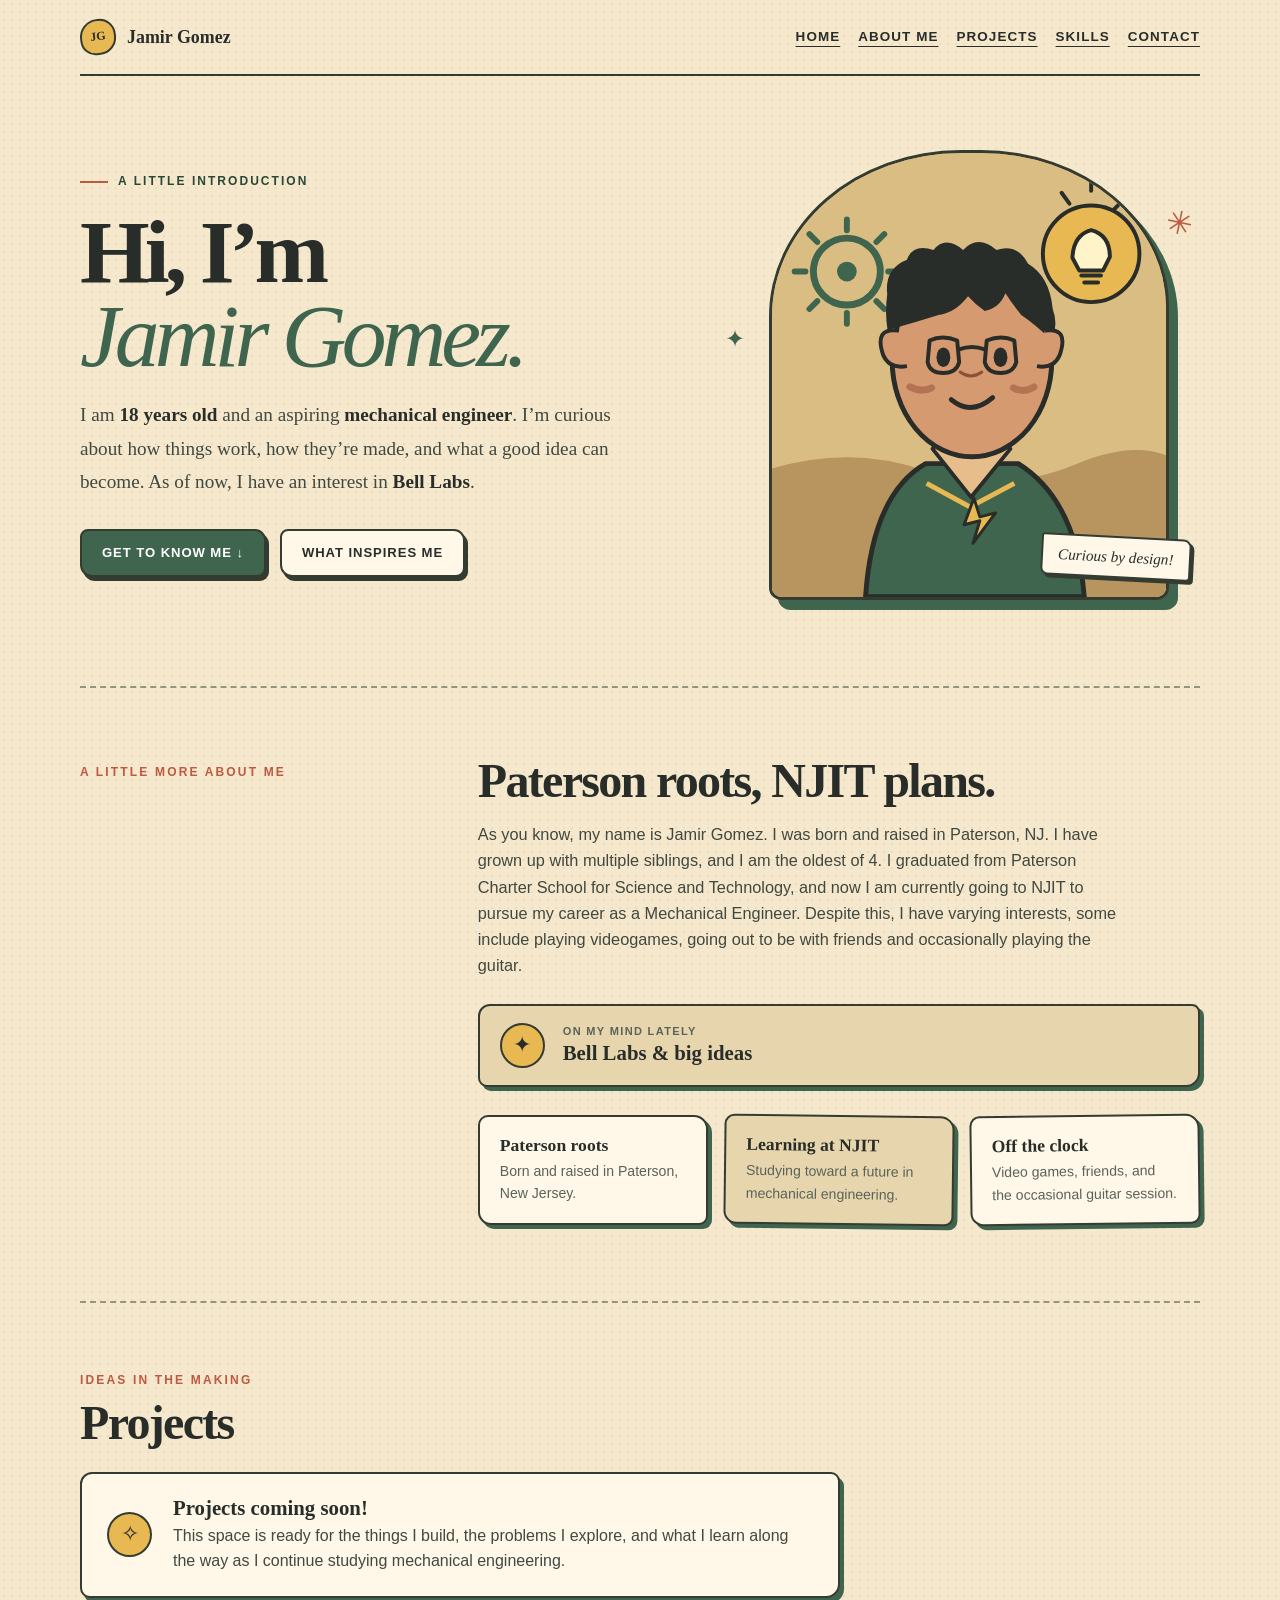
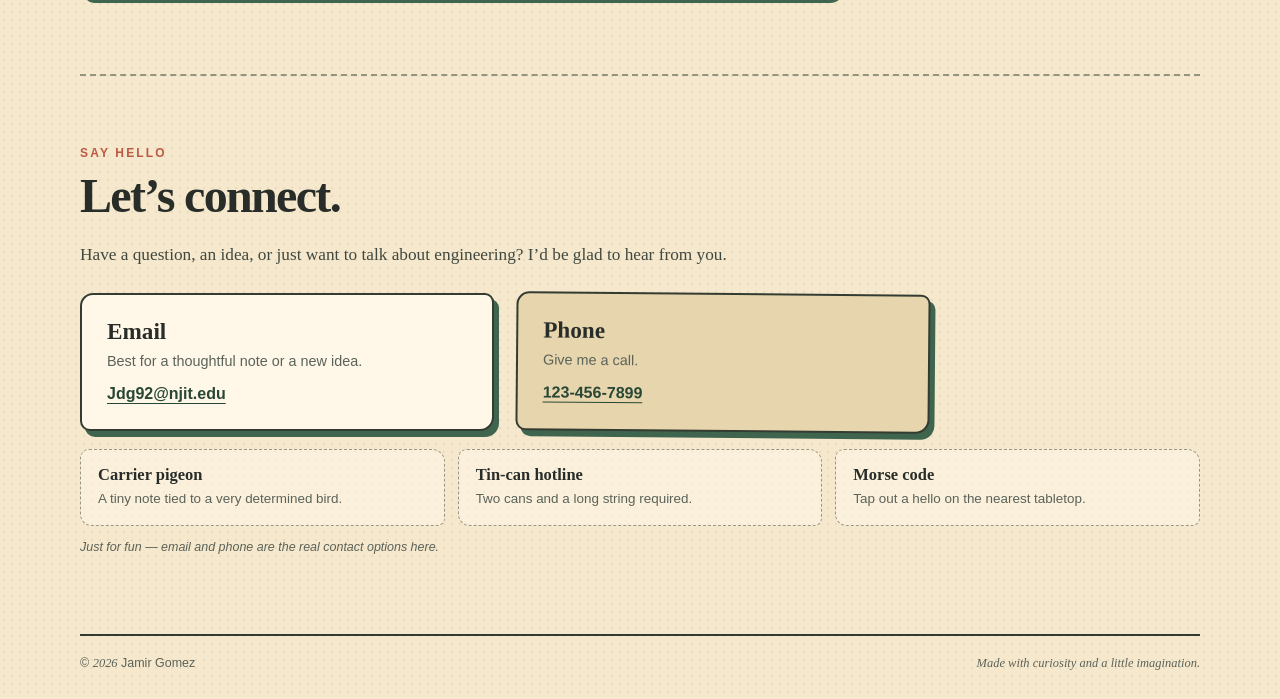
==== index.html @ c6d56abb "Skills page changes" ====
<!doctype html>
<html lang="en">
<head>
  <meta charset="utf-8">
  <meta name="viewport" content="width=device-width, initial-scale=1">
  <meta name="theme-color" content="#f5e8cc">
  <meta name="description" content="Meet Jamir Gomez, an aspiring mechanical engineer with an interest in Bell Labs.">
  <title>Jamir Gomez — Curious by Design</title>
  <style>
    :root {
      color-scheme: light;
      --paper: #f5e8cc;
      --paper-light: #fff8e9;
      --ink: #292d29;
      --muted: #5b6259;
      --green: #3f654e;
      --green-dark: #294735;
      --red: #bc5a43;
      --yellow: #e8b852;
      --line: #343c32;
      --serif: Georgia, "Times New Roman", serif;
      --sans: "Trebuchet MS", Arial, sans-serif;
    }
    * { box-sizing: border-box; }
    html { scroll-behavior: smooth; }
    body {
      margin: 0;
      background-color: var(--paper);
      background-image: radial-gradient(#755a3517 .8px, transparent .8px);
      background-size: 8px 8px;
      color: var(--ink);
      font-family: var(--sans);
      line-height: 1.6;
    }
    a { color: inherit; }
    .site-shell { width: min(1120px, calc(100% - 40px)); margin: 0 auto; }
    .skip-link { position: absolute; left: -10000px; top: 8px; z-index: 5; padding: 10px 14px; border: 2px solid var(--line); background: var(--paper-light); }
    .skip-link:focus { left: 10px; }
    .page { width: 100%; max-width: 1120px; min-width: 0; margin: 0; }
    .topbar {
      min-height: 76px;
      display: flex;
      align-items: center;
      justify-content: space-between;
      gap: 20px;
      border-bottom: 2px solid var(--line);
    }
    .wordmark { display: inline-flex; align-items: center; gap: 11px; text-decoration: none; font-family: var(--serif); font-weight: 700; font-size: 1.12rem; }
    .mark { display: grid; place-items: center; width: 36px; height: 36px; border: 2px solid var(--line); border-radius: 50% 45% 48% 42%; background: var(--yellow); font-size: .75rem; transform: rotate(-7deg); }
    .topbar nav { display: flex; flex-wrap: wrap; gap: 18px; }
    .topbar nav a { display: inline-flex; min-height: 44px; align-items: center; font-size: .84rem; font-weight: 700; letter-spacing: .08em; text-decoration-thickness: 1px; text-underline-offset: 5px; text-transform: uppercase; }
    .hero { min-height: 610px; display: grid; grid-template-columns: 1.15fr .85fr; align-items: center; gap: 34px; padding: 62px 0 75px; }
    .eyebrow { display: flex; align-items: center; gap: 10px; color: var(--green-dark); font-size: .75rem; letter-spacing: .17em; font-weight: 800; text-transform: uppercase; }
    .eyebrow::before { content: ""; width: 28px; height: 2px; background: var(--red); }
    h1 { max-width: 640px; margin: 18px 0 20px; font: 700 clamp(3.3rem, 7vw, 6.4rem)/.94 var(--serif); letter-spacing: -.055em; }
    h1 em { color: var(--green); font-weight: 400; }
    .intro { max-width: 560px; margin: 0; color: #414840; font: 1.2rem/1.75 var(--serif); }
    .intro strong { color: var(--ink); }
    .hero-links { display: flex; align-items: center; flex-wrap: wrap; gap: 14px; margin-top: 30px; }
    .button { display: inline-flex; min-height: 48px; align-items: center; justify-content: center; padding: 0 20px; border: 2px solid var(--line); border-radius: 8px 11px 9px 12px; background: var(--green); box-shadow: 3px 4px 0 var(--line); color: white; font-size: .82rem; font-weight: 800; letter-spacing: .07em; text-decoration: none; text-transform: uppercase; transition: transform .15s, box-shadow .15s; }
    .button:hover { transform: translate(2px, 2px); box-shadow: 1px 2px 0 var(--line); }
    .button.secondary { background: var(--paper-light); color: var(--ink); }
    .portrait-wrap { position: relative; width: min(100%, 400px); justify-self: center; }
    .portrait { position: relative; aspect-ratio: 4 / 4.5; overflow: hidden; border: 3px solid var(--line); border-radius: 48% 47% 13px 13px / 37% 35% 12px 12px; background: #d9bd83; box-shadow: 9px 10px 0 var(--green); }
    .portrait svg { display: block; width: 100%; height: 100%; }
    .caption { position: absolute; right: -21px; bottom: 22px; padding: 10px 15px; border: 2px solid var(--line); border-radius: 3px 8px 4px 7px; background: var(--paper-light); box-shadow: 3px 3px 0 var(--line); font: italic .95rem var(--serif); transform: rotate(3deg); }
    .spark { position: absolute; color: var(--red); font: 2rem var(--serif); }
    .spark.one { top: 12%; right: -6%; transform: rotate(12deg); }
    .spark.two { top: 39%; left: -11%; color: var(--green); font-size: 1.5rem; }
    .about { position: relative; padding: 68px 0 76px; border-top: 2px dashed #59604e9c; scroll-margin-top: 24px; }
    .portfolio-section { padding: 68px 0 76px; border-top: 2px dashed #59604e9c; scroll-margin-top: 24px; }
    .section-heading { margin-bottom: 23px; }
    .section-heading .section-label { margin: 0 0 8px; }
    .story-copy { max-width: 760px; color: #414840; font: 1.08rem/1.8 var(--serif); }
    .story-copy p { margin: 0 0 14px; }
    .project-note { display: flex; align-items: center; gap: 21px; max-width: 760px; padding: 22px 25px; border: 2px solid var(--line); border-radius: 12px 9px 14px 10px; background: var(--paper-light); box-shadow: 4px 5px 0 var(--green); }
    .project-note .bulb { flex: 0 0 45px; }
    .project-note p { margin: 0; color: #414840; }
    .project-note strong { display: block; margin-bottom: 3px; font: 700 1.3rem var(--serif); color: var(--ink); }
    .about-grid { display: grid; grid-template-columns: .65fr 1.35fr; gap: 50px; align-items: start; }
    .section-label { margin: 7px 0 0; color: var(--red); font-size: .75rem; letter-spacing: .18em; font-weight: 800; text-transform: uppercase; }
    h2 { margin: 0 0 15px; font: 700 clamp(2rem, 4vw, 3rem)/1.05 var(--serif); letter-spacing: -.035em; }
    .about-copy p { max-width: 650px; margin: 0; color: #414840; font-size: 1.02rem; }
    .interest { display: flex; align-items: center; gap: 18px; margin-top: 26px; padding: 17px 20px; border: 2px solid var(--line); border-radius: 12px 8px 14px 9px; background: #e7d6ad; box-shadow: 4px 4px 0 #3f654e; }
    .bulb { display: grid; flex: 0 0 45px; width: 45px; height: 45px; place-items: center; border: 2px solid var(--line); border-radius: 50%; background: var(--yellow); font-size: 1.35rem; }
    .interest small { display: block; color: var(--muted); font-size: .69rem; letter-spacing: .12em; font-weight: 800; text-transform: uppercase; }
    .interest strong { font: 700 1.3rem var(--serif); }
    .fact-grid { display: grid; grid-template-columns: repeat(3, 1fr); gap: 16px; margin-top: 28px; }
    .fact { padding: 18px 20px; border: 2px solid var(--line); border-radius: 10px 14px 9px 13px; background: var(--paper-light); box-shadow: 4px 4px 0 var(--green); }
    .fact:nth-child(2) { background: #e7d6ad; transform: rotate(.7deg); }
    .fact:nth-child(3) { transform: rotate(-.7deg); }
    .fact strong { display: block; margin-bottom: 4px; font: 700 1.1rem var(--serif); }
    .fact p { margin: 0; color: var(--muted); font-size: .88rem; }
    .contact-grid { display: grid; grid-template-columns: repeat(2, minmax(0, 1fr)); gap: 22px; max-width: 850px; }
    .contact-card { padding: 23px 25px; border: 2px solid var(--line); border-radius: 13px 9px 14px 10px; background: var(--paper-light); box-shadow: 5px 6px 0 var(--green); }
    .contact-card:nth-child(2) { background: #e7d6ad; transform: rotate(.5deg); }
    .contact-card h3 { margin: 0 0 5px; font: 700 1.45rem var(--serif); }
    .contact-card p { margin: 0 0 8px; color: var(--muted); font-size: .9rem; }
    .contact-link { color: var(--green-dark); font-weight: 800; text-underline-offset: 4px; overflow-wrap: anywhere; }
    .pretend-grid { display: grid; grid-template-columns: repeat(3, minmax(0, 1fr)); gap: 13px; margin-top: 18px; }
    .pretend-card { padding: 15px 17px; border: 1.5px dashed #59604e9c; border-radius: 9px 13px 8px 12px; background: #fff8e980; }
    .pretend-card strong { display: block; font: 700 1.03rem var(--serif); }
    .pretend-card p { margin: 3px 0 0; color: var(--muted); font-size: .84rem; }
    .fiction-note { margin: 12px 0 0; color: var(--muted); font-size: .78rem; font-style: italic; }
    footer { display: flex; justify-content: space-between; gap: 15px; padding: 18px 0 25px; border-top: 2px solid var(--line); color: var(--muted); font-size: .78rem; }
    footer span:last-child { font-family: var(--serif); font-style: italic; }
    @media (max-width: 1000px) {
      .page { width: 100%; }
    }
    @media (max-width: 800px) {
      .topbar { min-height: 66px; }
      .topbar { flex-wrap: wrap; padding: 8px 0; }
      .topbar nav { width: 100%; justify-content: space-between; gap: 12px; }
      .topbar nav a { font-size: .74rem; }
      .hero { min-height: initial; grid-template-columns: 1fr; gap: 42px; padding: 55px 0 60px; }
      h1 { font-size: clamp(3.5rem, 15vw, 5.2rem); }
      .intro { font-size: 1.08rem; }
      .portrait-wrap { width: min(78%, 340px); }
      .about-grid { grid-template-columns: 1fr; gap: 15px; }
      .fact-grid, .contact-grid, .pretend-grid { grid-template-columns: 1fr; }
    }
    @media (max-width: 390px) {
      .topbar { flex-wrap: wrap; gap: 2px 12px; padding: 8px 0; }
      .wordmark { font-size: .95rem; }
      .topbar nav { width: 100%; justify-content: space-between; gap: 8px; }
      .topbar nav a { font-size: .72rem; }
      .fact-grid, .contact-grid, .pretend-grid { grid-template-columns: 1fr; gap: 16px; }
      .project-note { align-items: flex-start; padding: 18px; }
      footer { flex-direction: column; }
      .site-shell { width: calc(100% - 24px); }
    }
    @media (prefers-reduced-motion: reduce) { html { scroll-behavior: auto; } *, *::before, *::after { transition-duration: .01ms !important; } }
  </style>
</head>
<body>
  <a class="skip-link" href="#article">Skip to article</a>
  <div class="site-shell">
  <div class="page">
    <header class="topbar">
      <a class="wordmark" href="#introduction" aria-label="Jamir Gomez home"><span class="mark">JG</span><span>Jamir Gomez</span></a>
      <nav aria-label="Main navigation"><a href="#introduction">Home</a><a href="#about">About Me</a><a href="#projects">Projects</a><a href="skills.html">Skills</a><a href="#contact">Contact</a></nav>
    </header>

    <main id="article">
      <section class="hero" id="introduction" aria-labelledby="intro-title">
        <div class="hero-copy">
          <div class="eyebrow">A little introduction</div>
          <h1 id="intro-title">Hi, I’m<br><em>Jamir Gomez.</em></h1>
          <p class="intro">I am <strong>18 years old</strong> and an aspiring <strong>mechanical engineer</strong>. I’m curious about how things work, how they’re made, and what a good idea can become. As of now, I have an interest in <strong>Bell Labs</strong>.</p>
          <div class="hero-links"><a class="button" href="#about">Get to know me <span aria-hidden="true">&nbsp;↓</span></a><a class="button secondary" href="#interest">What inspires me</a></div>
        </div>

        <div class="portrait-wrap" aria-label="Illustration of a curious young inventor">
          <span class="spark one" aria-hidden="true">✳</span><span class="spark two" aria-hidden="true">✦</span>
          <div class="portrait">
            <svg viewBox="0 0 400 450" role="img" aria-labelledby="art-title art-desc" xmlns="http://www.w3.org/2000/svg">
              <title id="art-title">A curious inventor at work</title>
              <desc id="art-desc">A cheerful, hand drawn portrait of a young person with a light bulb and gears in the background.</desc>
              <rect width="400" height="450" fill="#d9bd83"/>
              <path d="M0 320 Q80 296 155 322 T310 315 T430 328 V460 H0Z" fill="#b8955e"/>
              <circle cx="324" cy="102" r="49" fill="#e8b852" stroke="#292d29" stroke-width="4"/>
              <path d="M305 106 Q306 83 324 78 Q343 83 343 105 L336 119 H312Z" fill="#fff3c9" stroke="#292d29" stroke-width="4" stroke-linejoin="round"/>
              <path d="M314 124 H334 M317 131 H331" stroke="#292d29" stroke-width="4" stroke-linecap="round"/>
              <path d="M302 51 L294 40 M347 57 L357 47 M324 38 V25" stroke="#292d29" stroke-width="4" stroke-linecap="round"/>
              <circle cx="76" cy="120" r="34" fill="none" stroke="#3f654e" stroke-width="7"/>
              <circle cx="76" cy="120" r="10" fill="#3f654e"/>
              <path d="M76 78 V67 M76 173 V162 M34 120 H23 M129 120 H118 M46 90 L38 82 M114 158 L106 150 M106 90 L114 82 M38 158 L46 150" stroke="#3f654e" stroke-width="6" stroke-linecap="round"/>
              <path d="M95 450 Q102 346 156 315 H250 Q309 352 317 450Z" fill="#3f654e" stroke="#292d29" stroke-width="5"/>
              <path d="M163 300 L202 349 L242 300 L229 282 H175Z" fill="#e7be8b" stroke="#292d29" stroke-width="4" stroke-linejoin="round"/>
              <ellipse cx="203" cy="210" rx="81" ry="98" fill="#d59a70" stroke="#292d29" stroke-width="5"/>
              <path d="M122 198 Q113 172 117 143 Q114 117 137 108 Q143 91 164 98 Q176 83 194 98 Q209 82 228 98 Q249 91 260 112 Q282 125 285 158 Q291 174 284 190 Q268 174 253 164 Q244 153 237 142 Q231 157 216 160 Q206 153 199 145 Q186 162 169 164 Q147 171 122 178Z" fill="#292d29"/>
              <path d="M129 180 Q103 176 113 205 Q119 219 137 216 M277 180 Q302 176 292 205 Q286 219 269 216" fill="#d59a70" stroke="#292d29" stroke-width="4"/>
              <ellipse cx="174" cy="207" rx="7" ry="10" fill="#292d29"/><ellipse cx="232" cy="207" rx="7" ry="10" fill="#292d29"/>
              <path d="M160 190 Q173 184 188 190 L190 212 Q187 223 174 223 Q160 223 158 212Z M218 190 Q233 184 246 190 L248 212 Q245 223 232 223 Q219 223 216 212Z M190 199 Q203 194 216 199" fill="none" stroke="#292d29" stroke-width="4" stroke-linecap="round" stroke-linejoin="round"/>
              <path d="M182 250 Q202 267 224 248" fill="none" stroke="#292d29" stroke-width="5" stroke-linecap="round"/>
              <path d="M140 237 Q152 243 162 238 M245 238 Q255 244 266 237" fill="none" stroke="#a45e44" stroke-width="7" stroke-linecap="round" opacity=".65"/>
              <path d="M191 222 Q202 230 213 222" fill="none" stroke="#8a5038" stroke-width="3" stroke-linecap="round"/>
              <path d="M157 335 L201 359 L246 335" fill="none" stroke="#e8b852" stroke-width="5"/>
              <path d="M205 350 L195 377 L211 373 L204 396 L227 365 L211 369Z" fill="#e8b852" stroke="#292d29" stroke-width="3" stroke-linejoin="round"/>
            </svg>
          </div>
          <div class="caption">Curious by design!</div>
        </div>
      </section>

      <section class="about" id="about" aria-labelledby="about-title">
        <div class="about-grid">
          <p class="section-label">A little more about me</p>
          <div class="about-copy">
            <h2 id="about-title">Paterson roots, NJIT plans.</h2>
            <p>As you know, my name is Jamir Gomez. I was born and raised in Paterson, NJ. I have grown up with multiple siblings, and I am the oldest of 4. I graduated from Paterson Charter School for Science and Technology, and now I am currently going to NJIT to pursue my career as a Mechanical Engineer. Despite this, I have varying interests, some include playing videogames, going out to be with friends and occasionally playing the guitar.</p>
            <div class="interest" id="interest"><span class="bulb" aria-hidden="true">&#10022;</span><div><small>On my mind lately</small><strong>Bell Labs &amp; big ideas</strong></div></div>
            <div class="fact-grid" aria-label="Places, people, and pastimes">
              <article class="fact"><strong>Paterson roots</strong><p>Born and raised in Paterson, New Jersey.</p></article>
              <article class="fact"><strong>Learning at NJIT</strong><p>Studying toward a future in mechanical engineering.</p></article>
              <article class="fact"><strong>Off the clock</strong><p>Video games, friends, and the occasional guitar session.</p></article>
            </div>
          </div>
        </div>
      </section>

      <section class="portfolio-section" id="projects" aria-labelledby="projects-title">
        <div class="section-heading"><p class="section-label">Ideas in the making</p><h2 id="projects-title">Projects</h2></div>
        <div class="project-note"><span class="bulb" aria-hidden="true">&#10023;</span><p><strong>Projects coming soon!</strong>This space is ready for the things I build, the problems I explore, and what I learn along the way as I continue studying mechanical engineering.</p></div>
      </section>

      <section class="portfolio-section" id="contact" aria-labelledby="contact-title">
        <div class="section-heading"><p class="section-label">Say hello</p><h2 id="contact-title">Let’s connect.</h2><p class="story-copy">Have a question, an idea, or just want to talk about engineering? I’d be glad to hear from you.</p></div>
        <div class="contact-grid" aria-label="Contact details">
          <article class="contact-card"><h3>Email</h3><p>Best for a thoughtful note or a new idea.</p><a class="contact-link" href="mailto:Jdg92@njit.edu">Jdg92@njit.edu</a></article>
          <article class="contact-card"><h3>Phone</h3><p>Give me a call.</p><a class="contact-link" href="tel:1234567899">123-456-7899</a></article>
        </div>
        <div class="pretend-grid" aria-label="Imaginary contact options">
          <article class="pretend-card"><strong>Carrier pigeon</strong><p>A tiny note tied to a very determined bird.</p></article>
          <article class="pretend-card"><strong>Tin-can hotline</strong><p>Two cans and a long string required.</p></article>
          <article class="pretend-card"><strong>Morse code</strong><p>Tap out a hello on the nearest tabletop.</p></article>
        </div>
        <p class="fiction-note">Just for fun — email and phone are the real contact options here.</p>
      </section>

    </main>

    <footer><span>© <span id="year">2026</span> Jamir Gomez</span><span>Made with curiosity and a little imagination.</span></footer>
  </div>
  </div>
  <script>
    document.getElementById('year').textContent = new Date().getFullYear();
  </script>
</body>
</html>
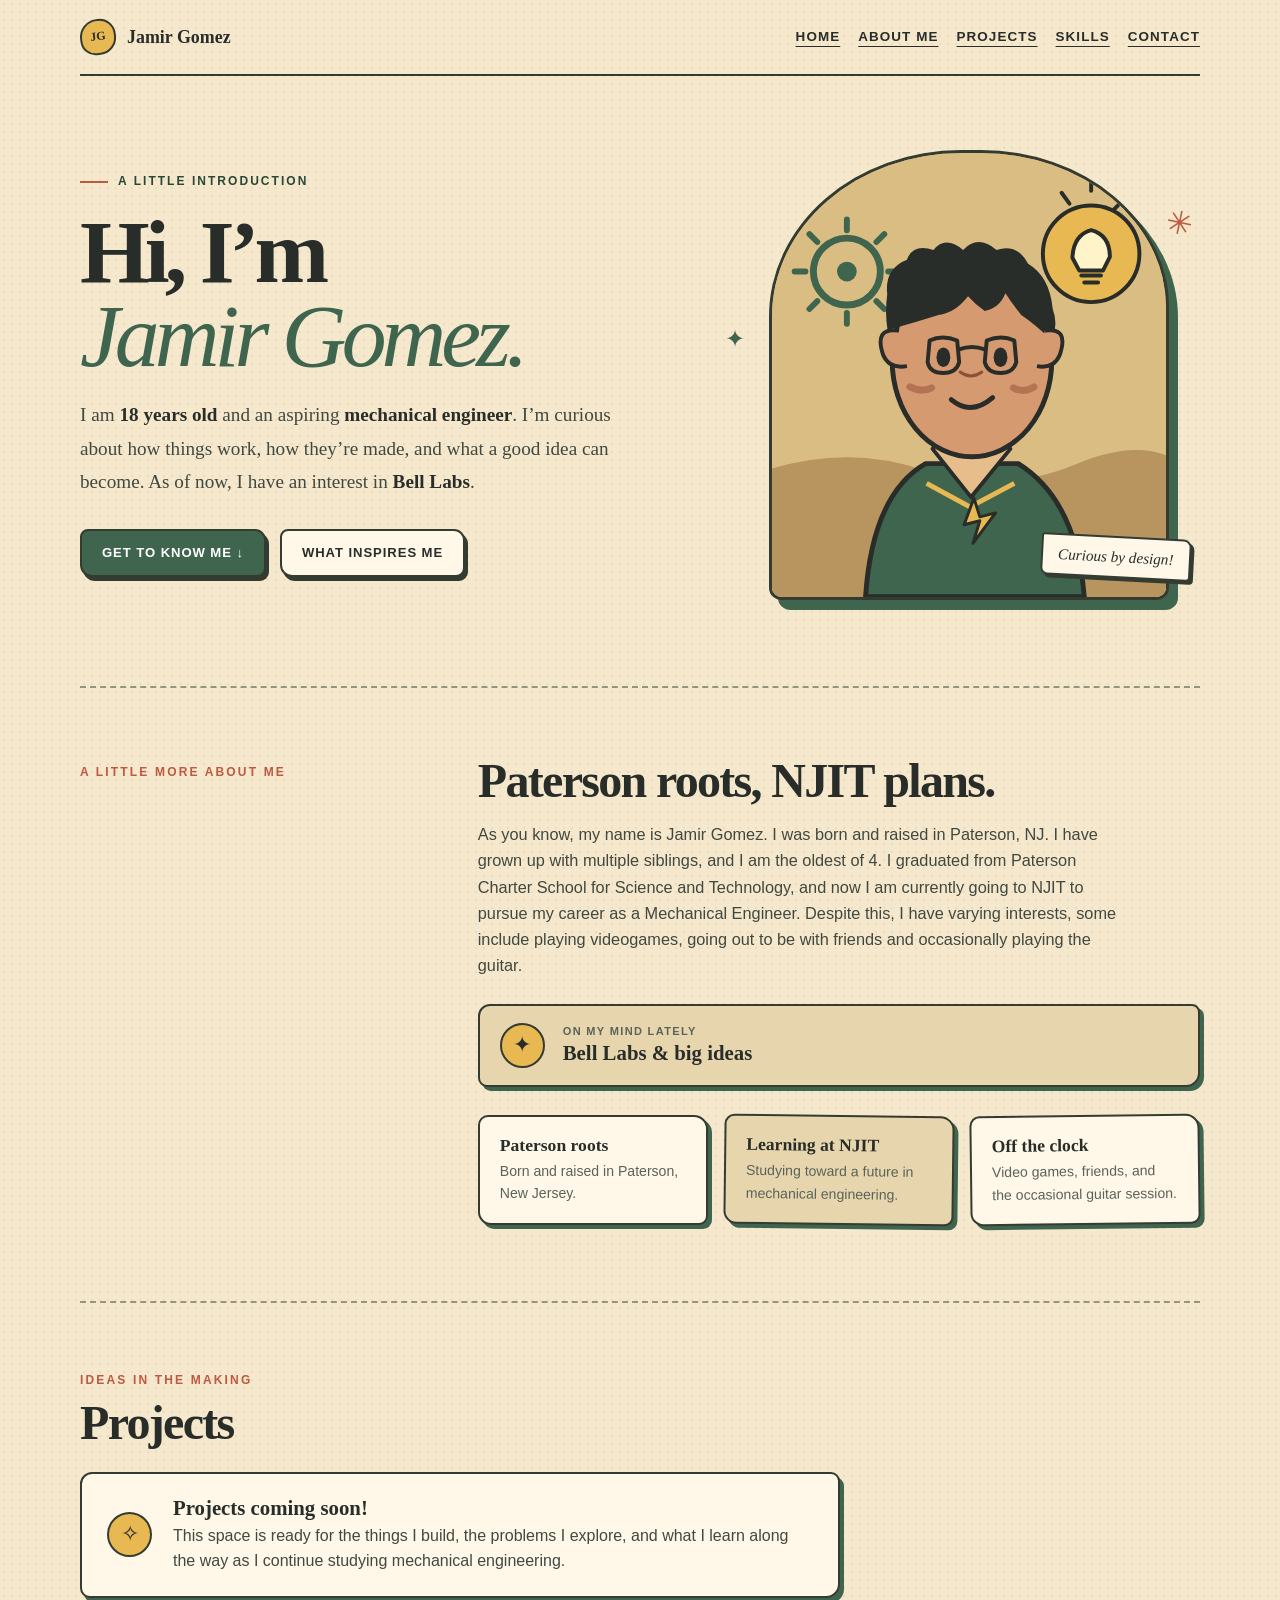
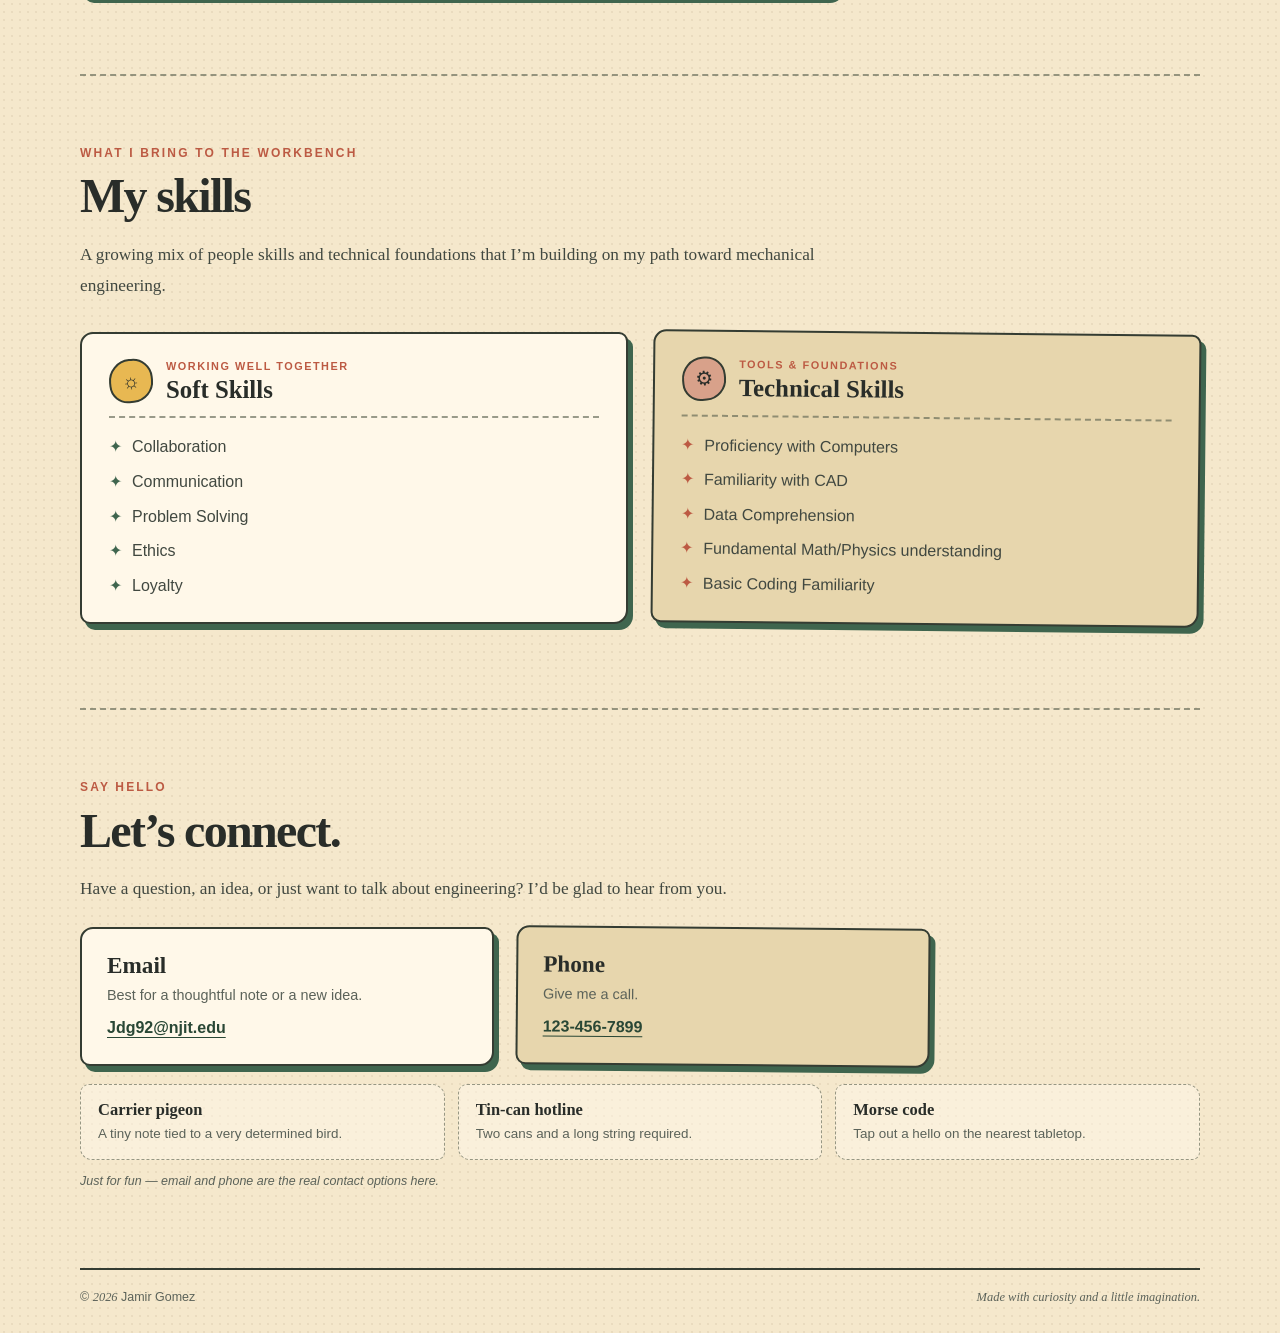
==== commit 92dbca2d: "ye" ====
--- a/index.html
+++ b/index.html
@@ -91,6 +91,18 @@
     .fact:nth-child(3) { transform: rotate(-.7deg); }
     .fact strong { display: block; margin-bottom: 4px; font: 700 1.1rem var(--serif); }
     .fact p { margin: 0; color: var(--muted); font-size: .88rem; }
+    .skills-grid { display: grid; grid-template-columns: repeat(2, minmax(0, 1fr)); gap: 24px; padding: 8px 0; }
+    .skill-card { padding: 24px 27px; border: 2px solid var(--line); border-radius: 13px 9px 14px 10px; background: var(--paper-light); box-shadow: 5px 6px 0 var(--green); }
+    .skill-card.technical { background: #e7d6ad; transform: rotate(.6deg); }
+    .card-top { display: flex; align-items: center; gap: 13px; margin-bottom: 16px; padding-bottom: 13px; border-bottom: 2px dashed #59604e9c; }
+    .card-icon { display: grid; flex: 0 0 44px; width: 44px; height: 44px; place-items: center; border: 2px solid var(--line); border-radius: 50% 45% 48% 42%; background: var(--yellow); font-size: 1.25rem; transform: rotate(-6deg); }
+    .technical .card-icon { background: #d8a18a; }
+    .card-top p { margin: 0; color: var(--red); font-size: .68rem; letter-spacing: .14em; font-weight: 800; text-transform: uppercase; }
+    .card-top h3 { margin: 1px 0 0; font: 700 1.55rem/1.1 var(--serif); }
+    .skill-list { display: grid; gap: 9px; margin: 0; padding: 0; list-style: none; }
+    .skill-list li { display: flex; gap: 10px; color: #414840; }
+    .skill-list li::before { content: "✦"; color: var(--green); }
+    .technical .skill-list li::before { color: var(--red); }
     .contact-grid { display: grid; grid-template-columns: repeat(2, minmax(0, 1fr)); gap: 22px; max-width: 850px; }
     .contact-card { padding: 23px 25px; border: 2px solid var(--line); border-radius: 13px 9px 14px 10px; background: var(--paper-light); box-shadow: 5px 6px 0 var(--green); }
     .contact-card:nth-child(2) { background: #e7d6ad; transform: rotate(.5deg); }
@@ -117,14 +129,15 @@
       .intro { font-size: 1.08rem; }
       .portrait-wrap { width: min(78%, 340px); }
       .about-grid { grid-template-columns: 1fr; gap: 15px; }
-      .fact-grid, .contact-grid, .pretend-grid { grid-template-columns: 1fr; }
+      .skills-grid, .fact-grid, .contact-grid, .pretend-grid { grid-template-columns: 1fr; }
+      .skill-card.technical, .fact:nth-child(2), .fact:nth-child(3), .contact-card:nth-child(2) { transform: none; }
     }
     @media (max-width: 390px) {
       .topbar { flex-wrap: wrap; gap: 2px 12px; padding: 8px 0; }
       .wordmark { font-size: .95rem; }
       .topbar nav { width: 100%; justify-content: space-between; gap: 8px; }
       .topbar nav a { font-size: .72rem; }
-      .fact-grid, .contact-grid, .pretend-grid { grid-template-columns: 1fr; gap: 16px; }
+      .skills-grid, .fact-grid, .contact-grid, .pretend-grid { grid-template-columns: 1fr; gap: 16px; }
       .project-note { align-items: flex-start; padding: 18px; }
       footer { flex-direction: column; }
       .site-shell { width: calc(100% - 24px); }
@@ -138,7 +151,7 @@
   <div class="page">
     <header class="topbar">
       <a class="wordmark" href="#introduction" aria-label="Jamir Gomez home"><span class="mark">JG</span><span>Jamir Gomez</span></a>
-      <nav aria-label="Main navigation"><a href="#introduction">Home</a><a href="#about">About Me</a><a href="#projects">Projects</a><a href="skills.html">Skills</a><a href="#contact">Contact</a></nav>
+      <nav aria-label="Main navigation"><a href="#introduction">Home</a><a href="#about">About Me</a><a href="#projects">Projects</a><a href="#skills">Skills</a><a href="#contact">Contact</a></nav>
     </header>
 
     <main id="article">
@@ -204,6 +217,20 @@
         <div class="project-note"><span class="bulb" aria-hidden="true">&#10023;</span><p><strong>Projects coming soon!</strong>This space is ready for the things I build, the problems I explore, and what I learn along the way as I continue studying mechanical engineering.</p></div>
       </section>
 
+      <section class="portfolio-section" id="skills" aria-labelledby="skills-title">
+        <div class="section-heading"><p class="section-label">What I bring to the workbench</p><h2 id="skills-title">My skills</h2><p class="story-copy">A growing mix of people skills and technical foundations that I’m building on my path toward mechanical engineering.</p></div>
+        <div class="skills-grid" aria-label="Skills by category">
+          <article class="skill-card soft">
+            <div class="card-top"><span class="card-icon" aria-hidden="true">☼</span><div><p>Working well together</p><h3>Soft Skills</h3></div></div>
+            <ul class="skill-list"><li>Collaboration</li><li>Communication</li><li>Problem Solving</li><li>Ethics</li><li>Loyalty</li></ul>
+          </article>
+          <article class="skill-card technical">
+            <div class="card-top"><span class="card-icon" aria-hidden="true">⚙</span><div><p>Tools &amp; foundations</p><h3>Technical Skills</h3></div></div>
+            <ul class="skill-list"><li>Proficiency with Computers</li><li>Familiarity with CAD</li><li>Data Comprehension</li><li>Fundamental Math/Physics understanding</li><li>Basic Coding Familiarity</li></ul>
+          </article>
+        </div>
+      </section>
+
       <section class="portfolio-section" id="contact" aria-labelledby="contact-title">
         <div class="section-heading"><p class="section-label">Say hello</p><h2 id="contact-title">Let’s connect.</h2><p class="story-copy">Have a question, an idea, or just want to talk about engineering? I’d be glad to hear from you.</p></div>
         <div class="contact-grid" aria-label="Contact details">
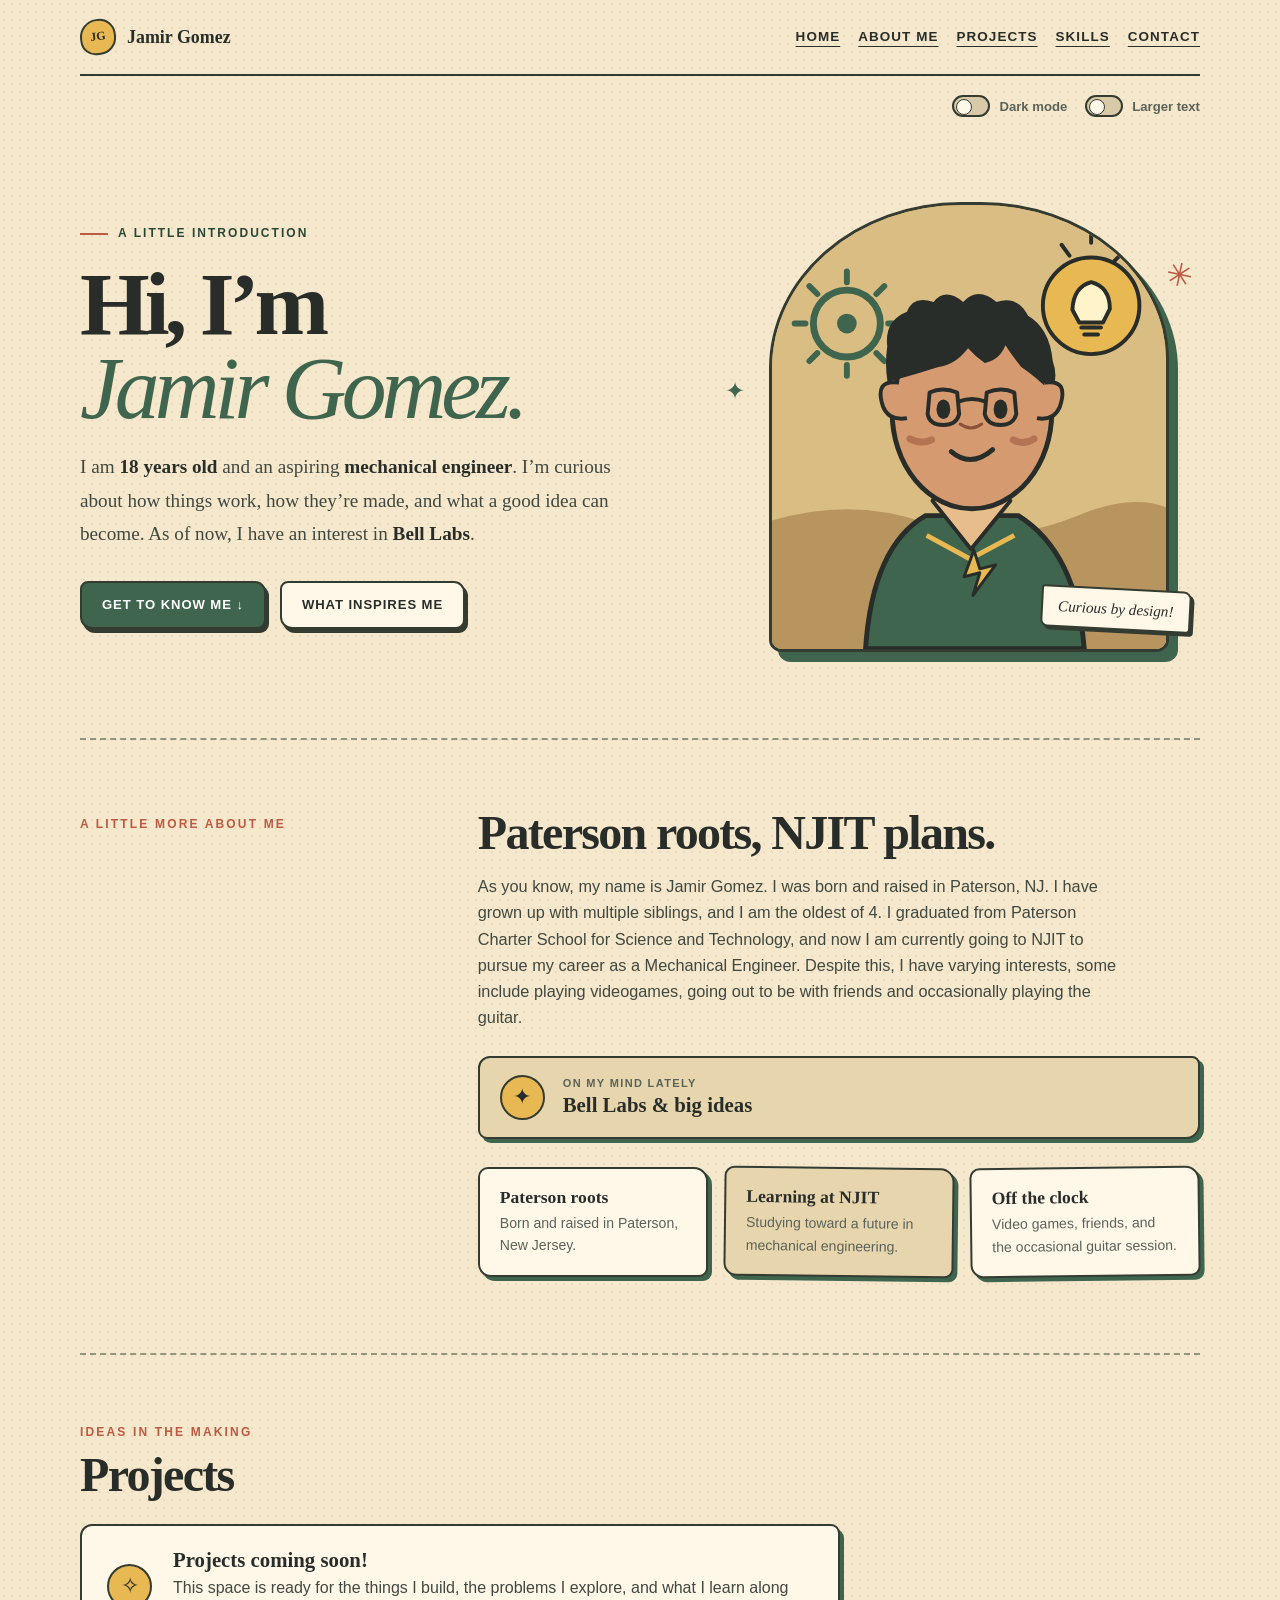
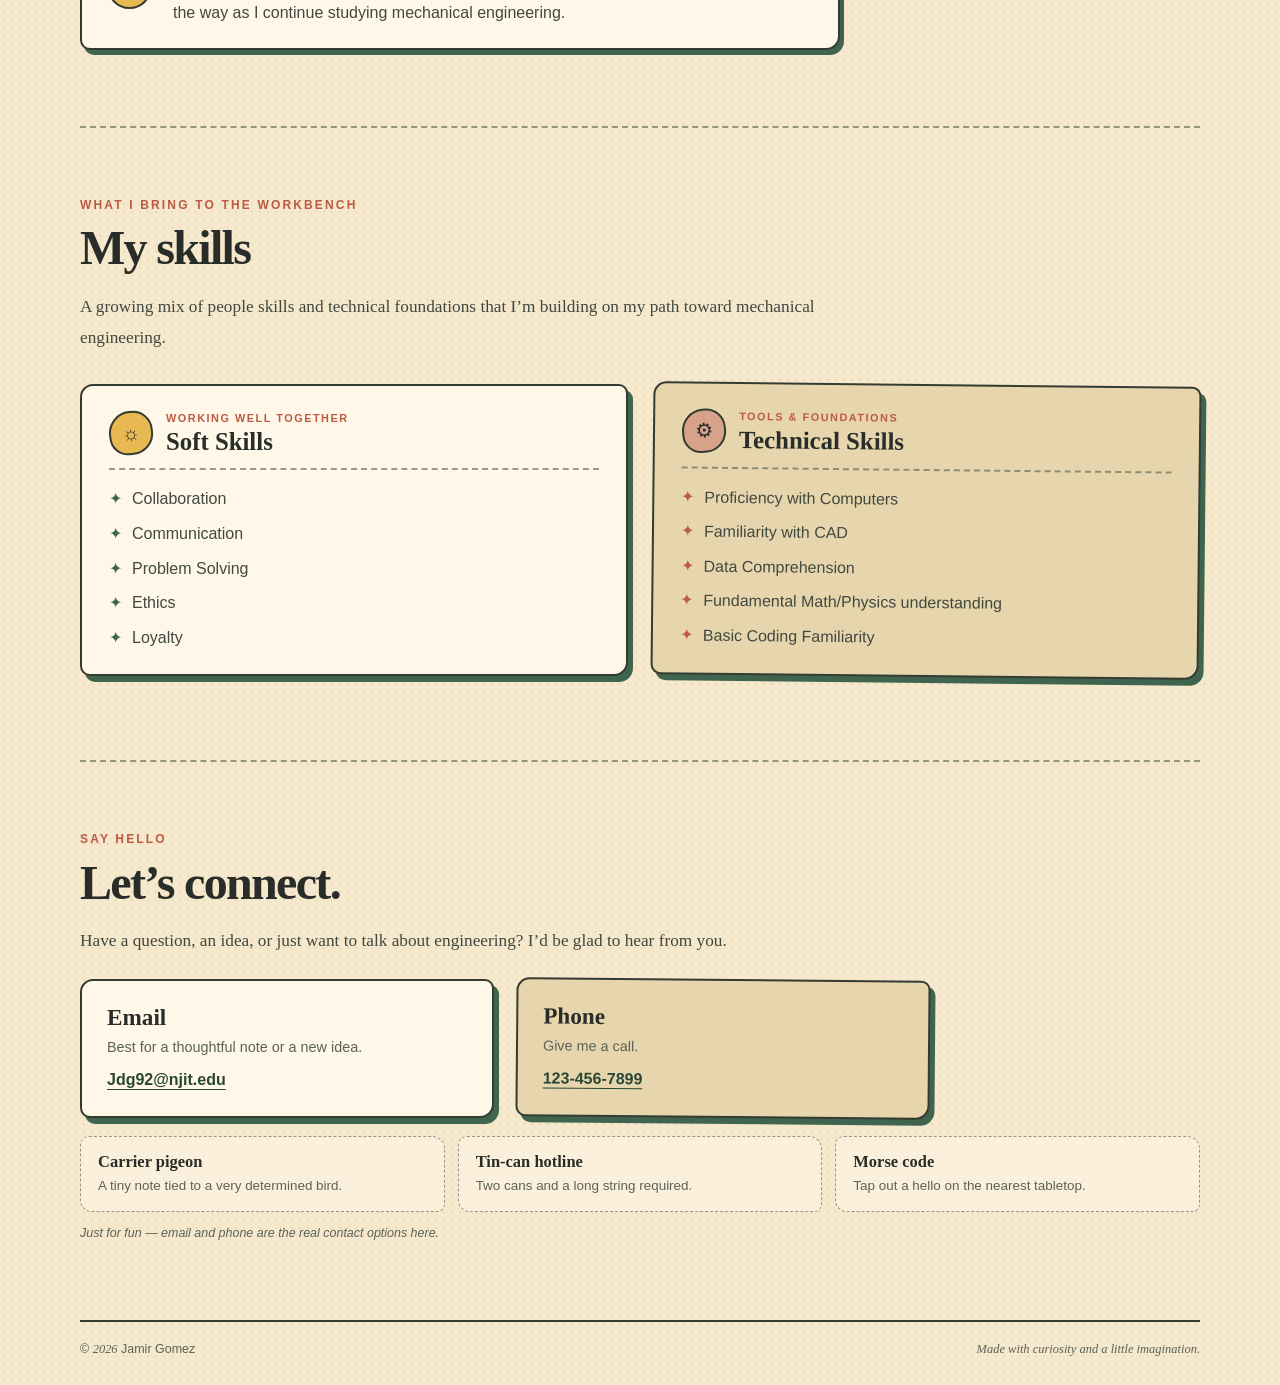
==== commit 25b1e8a2: "Style changes" ====
--- a/index.html
+++ b/index.html
@@ -6,144 +6,7 @@
   <meta name="theme-color" content="#f5e8cc">
   <meta name="description" content="Meet Jamir Gomez, an aspiring mechanical engineer with an interest in Bell Labs.">
   <title>Jamir Gomez — Curious by Design</title>
-  <style>
-    :root {
-      color-scheme: light;
-      --paper: #f5e8cc;
-      --paper-light: #fff8e9;
-      --ink: #292d29;
-      --muted: #5b6259;
-      --green: #3f654e;
-      --green-dark: #294735;
-      --red: #bc5a43;
-      --yellow: #e8b852;
-      --line: #343c32;
-      --serif: Georgia, "Times New Roman", serif;
-      --sans: "Trebuchet MS", Arial, sans-serif;
-    }
-    * { box-sizing: border-box; }
-    html { scroll-behavior: smooth; }
-    body {
-      margin: 0;
-      background-color: var(--paper);
-      background-image: radial-gradient(#755a3517 .8px, transparent .8px);
-      background-size: 8px 8px;
-      color: var(--ink);
-      font-family: var(--sans);
-      line-height: 1.6;
-    }
-    a { color: inherit; }
-    .site-shell { width: min(1120px, calc(100% - 40px)); margin: 0 auto; }
-    .skip-link { position: absolute; left: -10000px; top: 8px; z-index: 5; padding: 10px 14px; border: 2px solid var(--line); background: var(--paper-light); }
-    .skip-link:focus { left: 10px; }
-    .page { width: 100%; max-width: 1120px; min-width: 0; margin: 0; }
-    .topbar {
-      min-height: 76px;
-      display: flex;
-      align-items: center;
-      justify-content: space-between;
-      gap: 20px;
-      border-bottom: 2px solid var(--line);
-    }
-    .wordmark { display: inline-flex; align-items: center; gap: 11px; text-decoration: none; font-family: var(--serif); font-weight: 700; font-size: 1.12rem; }
-    .mark { display: grid; place-items: center; width: 36px; height: 36px; border: 2px solid var(--line); border-radius: 50% 45% 48% 42%; background: var(--yellow); font-size: .75rem; transform: rotate(-7deg); }
-    .topbar nav { display: flex; flex-wrap: wrap; gap: 18px; }
-    .topbar nav a { display: inline-flex; min-height: 44px; align-items: center; font-size: .84rem; font-weight: 700; letter-spacing: .08em; text-decoration-thickness: 1px; text-underline-offset: 5px; text-transform: uppercase; }
-    .hero { min-height: 610px; display: grid; grid-template-columns: 1.15fr .85fr; align-items: center; gap: 34px; padding: 62px 0 75px; }
-    .eyebrow { display: flex; align-items: center; gap: 10px; color: var(--green-dark); font-size: .75rem; letter-spacing: .17em; font-weight: 800; text-transform: uppercase; }
-    .eyebrow::before { content: ""; width: 28px; height: 2px; background: var(--red); }
-    h1 { max-width: 640px; margin: 18px 0 20px; font: 700 clamp(3.3rem, 7vw, 6.4rem)/.94 var(--serif); letter-spacing: -.055em; }
-    h1 em { color: var(--green); font-weight: 400; }
-    .intro { max-width: 560px; margin: 0; color: #414840; font: 1.2rem/1.75 var(--serif); }
-    .intro strong { color: var(--ink); }
-    .hero-links { display: flex; align-items: center; flex-wrap: wrap; gap: 14px; margin-top: 30px; }
-    .button { display: inline-flex; min-height: 48px; align-items: center; justify-content: center; padding: 0 20px; border: 2px solid var(--line); border-radius: 8px 11px 9px 12px; background: var(--green); box-shadow: 3px 4px 0 var(--line); color: white; font-size: .82rem; font-weight: 800; letter-spacing: .07em; text-decoration: none; text-transform: uppercase; transition: transform .15s, box-shadow .15s; }
-    .button:hover { transform: translate(2px, 2px); box-shadow: 1px 2px 0 var(--line); }
-    .button.secondary { background: var(--paper-light); color: var(--ink); }
-    .portrait-wrap { position: relative; width: min(100%, 400px); justify-self: center; }
-    .portrait { position: relative; aspect-ratio: 4 / 4.5; overflow: hidden; border: 3px solid var(--line); border-radius: 48% 47% 13px 13px / 37% 35% 12px 12px; background: #d9bd83; box-shadow: 9px 10px 0 var(--green); }
-    .portrait svg { display: block; width: 100%; height: 100%; }
-    .caption { position: absolute; right: -21px; bottom: 22px; padding: 10px 15px; border: 2px solid var(--line); border-radius: 3px 8px 4px 7px; background: var(--paper-light); box-shadow: 3px 3px 0 var(--line); font: italic .95rem var(--serif); transform: rotate(3deg); }
-    .spark { position: absolute; color: var(--red); font: 2rem var(--serif); }
-    .spark.one { top: 12%; right: -6%; transform: rotate(12deg); }
-    .spark.two { top: 39%; left: -11%; color: var(--green); font-size: 1.5rem; }
-    .about { position: relative; padding: 68px 0 76px; border-top: 2px dashed #59604e9c; scroll-margin-top: 24px; }
-    .portfolio-section { padding: 68px 0 76px; border-top: 2px dashed #59604e9c; scroll-margin-top: 24px; }
-    .section-heading { margin-bottom: 23px; }
-    .section-heading .section-label { margin: 0 0 8px; }
-    .story-copy { max-width: 760px; color: #414840; font: 1.08rem/1.8 var(--serif); }
-    .story-copy p { margin: 0 0 14px; }
-    .project-note { display: flex; align-items: center; gap: 21px; max-width: 760px; padding: 22px 25px; border: 2px solid var(--line); border-radius: 12px 9px 14px 10px; background: var(--paper-light); box-shadow: 4px 5px 0 var(--green); }
-    .project-note .bulb { flex: 0 0 45px; }
-    .project-note p { margin: 0; color: #414840; }
-    .project-note strong { display: block; margin-bottom: 3px; font: 700 1.3rem var(--serif); color: var(--ink); }
-    .about-grid { display: grid; grid-template-columns: .65fr 1.35fr; gap: 50px; align-items: start; }
-    .section-label { margin: 7px 0 0; color: var(--red); font-size: .75rem; letter-spacing: .18em; font-weight: 800; text-transform: uppercase; }
-    h2 { margin: 0 0 15px; font: 700 clamp(2rem, 4vw, 3rem)/1.05 var(--serif); letter-spacing: -.035em; }
-    .about-copy p { max-width: 650px; margin: 0; color: #414840; font-size: 1.02rem; }
-    .interest { display: flex; align-items: center; gap: 18px; margin-top: 26px; padding: 17px 20px; border: 2px solid var(--line); border-radius: 12px 8px 14px 9px; background: #e7d6ad; box-shadow: 4px 4px 0 #3f654e; }
-    .bulb { display: grid; flex: 0 0 45px; width: 45px; height: 45px; place-items: center; border: 2px solid var(--line); border-radius: 50%; background: var(--yellow); font-size: 1.35rem; }
-    .interest small { display: block; color: var(--muted); font-size: .69rem; letter-spacing: .12em; font-weight: 800; text-transform: uppercase; }
-    .interest strong { font: 700 1.3rem var(--serif); }
-    .fact-grid { display: grid; grid-template-columns: repeat(3, 1fr); gap: 16px; margin-top: 28px; }
-    .fact { padding: 18px 20px; border: 2px solid var(--line); border-radius: 10px 14px 9px 13px; background: var(--paper-light); box-shadow: 4px 4px 0 var(--green); }
-    .fact:nth-child(2) { background: #e7d6ad; transform: rotate(.7deg); }
-    .fact:nth-child(3) { transform: rotate(-.7deg); }
-    .fact strong { display: block; margin-bottom: 4px; font: 700 1.1rem var(--serif); }
-    .fact p { margin: 0; color: var(--muted); font-size: .88rem; }
-    .skills-grid { display: grid; grid-template-columns: repeat(2, minmax(0, 1fr)); gap: 24px; padding: 8px 0; }
-    .skill-card { padding: 24px 27px; border: 2px solid var(--line); border-radius: 13px 9px 14px 10px; background: var(--paper-light); box-shadow: 5px 6px 0 var(--green); }
-    .skill-card.technical { background: #e7d6ad; transform: rotate(.6deg); }
-    .card-top { display: flex; align-items: center; gap: 13px; margin-bottom: 16px; padding-bottom: 13px; border-bottom: 2px dashed #59604e9c; }
-    .card-icon { display: grid; flex: 0 0 44px; width: 44px; height: 44px; place-items: center; border: 2px solid var(--line); border-radius: 50% 45% 48% 42%; background: var(--yellow); font-size: 1.25rem; transform: rotate(-6deg); }
-    .technical .card-icon { background: #d8a18a; }
-    .card-top p { margin: 0; color: var(--red); font-size: .68rem; letter-spacing: .14em; font-weight: 800; text-transform: uppercase; }
-    .card-top h3 { margin: 1px 0 0; font: 700 1.55rem/1.1 var(--serif); }
-    .skill-list { display: grid; gap: 9px; margin: 0; padding: 0; list-style: none; }
-    .skill-list li { display: flex; gap: 10px; color: #414840; }
-    .skill-list li::before { content: "✦"; color: var(--green); }
-    .technical .skill-list li::before { color: var(--red); }
-    .contact-grid { display: grid; grid-template-columns: repeat(2, minmax(0, 1fr)); gap: 22px; max-width: 850px; }
-    .contact-card { padding: 23px 25px; border: 2px solid var(--line); border-radius: 13px 9px 14px 10px; background: var(--paper-light); box-shadow: 5px 6px 0 var(--green); }
-    .contact-card:nth-child(2) { background: #e7d6ad; transform: rotate(.5deg); }
-    .contact-card h3 { margin: 0 0 5px; font: 700 1.45rem var(--serif); }
-    .contact-card p { margin: 0 0 8px; color: var(--muted); font-size: .9rem; }
-    .contact-link { color: var(--green-dark); font-weight: 800; text-underline-offset: 4px; overflow-wrap: anywhere; }
-    .pretend-grid { display: grid; grid-template-columns: repeat(3, minmax(0, 1fr)); gap: 13px; margin-top: 18px; }
-    .pretend-card { padding: 15px 17px; border: 1.5px dashed #59604e9c; border-radius: 9px 13px 8px 12px; background: #fff8e980; }
-    .pretend-card strong { display: block; font: 700 1.03rem var(--serif); }
-    .pretend-card p { margin: 3px 0 0; color: var(--muted); font-size: .84rem; }
-    .fiction-note { margin: 12px 0 0; color: var(--muted); font-size: .78rem; font-style: italic; }
-    footer { display: flex; justify-content: space-between; gap: 15px; padding: 18px 0 25px; border-top: 2px solid var(--line); color: var(--muted); font-size: .78rem; }
-    footer span:last-child { font-family: var(--serif); font-style: italic; }
-    @media (max-width: 1000px) {
-      .page { width: 100%; }
-    }
-    @media (max-width: 800px) {
-      .topbar { min-height: 66px; }
-      .topbar { flex-wrap: wrap; padding: 8px 0; }
-      .topbar nav { width: 100%; justify-content: space-between; gap: 12px; }
-      .topbar nav a { font-size: .74rem; }
-      .hero { min-height: initial; grid-template-columns: 1fr; gap: 42px; padding: 55px 0 60px; }
-      h1 { font-size: clamp(3.5rem, 15vw, 5.2rem); }
-      .intro { font-size: 1.08rem; }
-      .portrait-wrap { width: min(78%, 340px); }
-      .about-grid { grid-template-columns: 1fr; gap: 15px; }
-      .skills-grid, .fact-grid, .contact-grid, .pretend-grid { grid-template-columns: 1fr; }
-      .skill-card.technical, .fact:nth-child(2), .fact:nth-child(3), .contact-card:nth-child(2) { transform: none; }
-    }
-    @media (max-width: 390px) {
-      .topbar { flex-wrap: wrap; gap: 2px 12px; padding: 8px 0; }
-      .wordmark { font-size: .95rem; }
-      .topbar nav { width: 100%; justify-content: space-between; gap: 8px; }
-      .topbar nav a { font-size: .72rem; }
-      .skills-grid, .fact-grid, .contact-grid, .pretend-grid { grid-template-columns: 1fr; gap: 16px; }
-      .project-note { align-items: flex-start; padding: 18px; }
-      footer { flex-direction: column; }
-      .site-shell { width: calc(100% - 24px); }
-    }
-    @media (prefers-reduced-motion: reduce) { html { scroll-behavior: auto; } *, *::before, *::after { transition-duration: .01ms !important; } }
-  </style>
+  <link rel="stylesheet" href="styles.css">
 </head>
 <body>
   <a class="skip-link" href="#article">Skip to article</a>
@@ -153,6 +16,10 @@
       <a class="wordmark" href="#introduction" aria-label="Jamir Gomez home"><span class="mark">JG</span><span>Jamir Gomez</span></a>
       <nav aria-label="Main navigation"><a href="#introduction">Home</a><a href="#about">About Me</a><a href="#projects">Projects</a><a href="#skills">Skills</a><a href="#contact">Contact</a></nav>
     </header>
+    <div class="view-controls" role="group" aria-label="Display preferences">
+      <label class="preference-toggle" for="dark-mode-toggle"><input id="dark-mode-toggle" type="checkbox" role="switch"><span class="toggle-track" aria-hidden="true"></span><span>Dark mode</span></label>
+      <label class="preference-toggle" for="large-text-toggle"><input id="large-text-toggle" type="checkbox" role="switch"><span class="toggle-track" aria-hidden="true"></span><span>Larger text</span></label>
+    </div>
 
     <main id="article">
       <section class="hero" id="introduction" aria-labelledby="intro-title">
@@ -252,6 +119,22 @@
   </div>
   <script>
     document.getElementById('year').textContent = new Date().getFullYear();
+    const displaySettings = [
+      { id: 'dark-mode-toggle', key: 'jamir-portfolio-dark-mode', target: document.body, className: 'dark-mode' },
+      { id: 'large-text-toggle', key: 'jamir-portfolio-large-text', target: document.documentElement, className: 'large-text' }
+    ];
+
+    displaySettings.forEach(({ id, key, target, className }) => {
+      const toggle = document.getElementById(id);
+      let enabled = false;
+      try { enabled = localStorage.getItem(key) === 'true'; } catch { /* Storage may be unavailable in private browsing. */ }
+      toggle.checked = enabled;
+      target.classList.toggle(className, enabled);
+      toggle.addEventListener('change', () => {
+        target.classList.toggle(className, toggle.checked);
+        try { localStorage.setItem(key, String(toggle.checked)); } catch { /* The setting still applies for this visit. */ }
+      });
+    });
   </script>
 </body>
 </html>
--- a/styles.css
+++ b/styles.css
@@ -0,0 +1,195 @@
+:root {
+      color-scheme: light;
+      --paper: #f5e8cc;
+      --paper-light: #fff8e9;
+      --ink: #292d29;
+      --muted: #5b6259;
+      --green: #3f654e;
+      --green-dark: #294735;
+      --red: #bc5a43;
+      --yellow: #e8b852;
+      --line: #343c32;
+      --serif: Georgia, "Times New Roman", serif;
+      --sans: "Trebuchet MS", Arial, sans-serif;
+    }
+    * { box-sizing: border-box; }
+    html { scroll-behavior: smooth; }
+    body {
+      margin: 0;
+      background-color: var(--paper);
+      background-image: radial-gradient(#755a3517 .8px, transparent .8px);
+      background-size: 8px 8px;
+      color: var(--ink);
+      font-family: var(--sans);
+      line-height: 1.6;
+    }
+    a { color: inherit; }
+    .site-shell { width: min(1120px, calc(100% - 40px)); margin: 0 auto; }
+    .skip-link { position: absolute; left: -10000px; top: 8px; z-index: 5; padding: 10px 14px; border: 2px solid var(--line); background: var(--paper-light); }
+    .skip-link:focus { left: 10px; }
+    .page { width: 100%; max-width: 1120px; min-width: 0; margin: 0; }
+    .topbar {
+      min-height: 76px;
+      display: flex;
+      align-items: center;
+      justify-content: space-between;
+      gap: 20px;
+      border-bottom: 2px solid var(--line);
+    }
+    .wordmark { display: inline-flex; align-items: center; gap: 11px; text-decoration: none; font-family: var(--serif); font-weight: 700; font-size: 1.12rem; }
+    .mark { display: grid; place-items: center; width: 36px; height: 36px; border: 2px solid var(--line); border-radius: 50% 45% 48% 42%; background: var(--yellow); font-size: .75rem; transform: rotate(-7deg); }
+    .topbar nav { display: flex; flex-wrap: wrap; gap: 18px; }
+    .topbar nav a { display: inline-flex; min-height: 44px; align-items: center; font-size: .84rem; font-weight: 700; letter-spacing: .08em; text-decoration-thickness: 1px; text-underline-offset: 5px; text-transform: uppercase; }
+    .view-controls { display: flex; flex-wrap: wrap; justify-content: flex-end; gap: 10px 18px; padding: 12px 0 4px; }
+    .preference-toggle { display: inline-flex; align-items: center; gap: 9px; min-height: 36px; color: var(--muted); font-size: .82rem; font-weight: 700; cursor: pointer; }
+    .preference-toggle input { position: absolute; width: 1px; height: 1px; opacity: 0; }
+    .toggle-track { position: relative; width: 38px; height: 22px; flex: 0 0 38px; border: 2px solid var(--line); border-radius: 20px; background: #d8c9a8; transition: background-color .18s; }
+    .toggle-track::after { position: absolute; top: 2px; left: 2px; width: 14px; height: 14px; border: 1px solid var(--line); border-radius: 50%; background: var(--paper-light); content: ""; transition: transform .18s; }
+    .preference-toggle input:checked + .toggle-track { background: var(--green); }
+    .preference-toggle input:checked + .toggle-track::after { transform: translateX(16px); }
+    .preference-toggle input:focus-visible + .toggle-track { outline: 3px solid var(--red); outline-offset: 3px; }
+    .preference-toggle:hover { color: var(--ink); }
+    .hero { min-height: 610px; display: grid; grid-template-columns: 1.15fr .85fr; align-items: center; gap: 34px; padding: 62px 0 75px; }
+    .eyebrow { display: flex; align-items: center; gap: 10px; color: var(--green-dark); font-size: .75rem; letter-spacing: .17em; font-weight: 800; text-transform: uppercase; }
+    .eyebrow::before { content: ""; width: 28px; height: 2px; background: var(--red); }
+    h1 { max-width: 640px; margin: 18px 0 20px; font: 700 clamp(3.3rem, 7vw, 6.4rem)/.94 var(--serif); letter-spacing: -.055em; }
+    h1 em { color: var(--green); font-weight: 400; }
+    .intro { max-width: 560px; margin: 0; color: #414840; font: 1.2rem/1.75 var(--serif); }
+    .intro strong { color: var(--ink); }
+    .hero-links { display: flex; align-items: center; flex-wrap: wrap; gap: 14px; margin-top: 30px; }
+    .button { display: inline-flex; min-height: 48px; align-items: center; justify-content: center; padding: 0 20px; border: 2px solid var(--line); border-radius: 8px 11px 9px 12px; background: var(--green); box-shadow: 3px 4px 0 var(--line); color: white; font-size: .82rem; font-weight: 800; letter-spacing: .07em; text-decoration: none; text-transform: uppercase; transition: transform .15s, box-shadow .15s; }
+    .button:hover { transform: translate(2px, 2px); box-shadow: 1px 2px 0 var(--line); }
+    .button.secondary { background: var(--paper-light); color: var(--ink); }
+    .portrait-wrap { position: relative; width: min(100%, 400px); justify-self: center; }
+    .portrait { position: relative; aspect-ratio: 4 / 4.5; overflow: hidden; border: 3px solid var(--line); border-radius: 48% 47% 13px 13px / 37% 35% 12px 12px; background: #d9bd83; box-shadow: 9px 10px 0 var(--green); }
+    .portrait svg { display: block; width: 100%; height: 100%; }
+    .caption { position: absolute; right: -21px; bottom: 22px; padding: 10px 15px; border: 2px solid var(--line); border-radius: 3px 8px 4px 7px; background: var(--paper-light); box-shadow: 3px 3px 0 var(--line); font: italic .95rem var(--serif); transform: rotate(3deg); }
+    .spark { position: absolute; color: var(--red); font: 2rem var(--serif); }
+    .spark.one { top: 12%; right: -6%; transform: rotate(12deg); }
+    .spark.two { top: 39%; left: -11%; color: var(--green); font-size: 1.5rem; }
+    .about { position: relative; padding: 68px 0 76px; border-top: 2px dashed #59604e9c; scroll-margin-top: 24px; }
+    .portfolio-section { padding: 68px 0 76px; border-top: 2px dashed #59604e9c; scroll-margin-top: 24px; }
+    .section-heading { margin-bottom: 23px; }
+    .section-heading .section-label { margin: 0 0 8px; }
+    .story-copy { max-width: 760px; color: #414840; font: 1.08rem/1.8 var(--serif); }
+    .story-copy p { margin: 0 0 14px; }
+    .project-note { display: flex; align-items: center; gap: 21px; max-width: 760px; padding: 22px 25px; border: 2px solid var(--line); border-radius: 12px 9px 14px 10px; background: var(--paper-light); box-shadow: 4px 5px 0 var(--green); }
+    .project-note .bulb { flex: 0 0 45px; }
+    .project-note p { margin: 0; color: #414840; }
+    .project-note strong { display: block; margin-bottom: 3px; font: 700 1.3rem var(--serif); color: var(--ink); }
+    .about-grid { display: grid; grid-template-columns: .65fr 1.35fr; gap: 50px; align-items: start; }
+    .section-label { margin: 7px 0 0; color: var(--red); font-size: .75rem; letter-spacing: .18em; font-weight: 800; text-transform: uppercase; }
+    h2 { margin: 0 0 15px; font: 700 clamp(2rem, 4vw, 3rem)/1.05 var(--serif); letter-spacing: -.035em; }
+    .about-copy p { max-width: 650px; margin: 0; color: #414840; font-size: 1.02rem; }
+    .interest { display: flex; align-items: center; gap: 18px; margin-top: 26px; padding: 17px 20px; border: 2px solid var(--line); border-radius: 12px 8px 14px 9px; background: #e7d6ad; box-shadow: 4px 4px 0 #3f654e; }
+    .bulb { display: grid; flex: 0 0 45px; width: 45px; height: 45px; place-items: center; border: 2px solid var(--line); border-radius: 50%; background: var(--yellow); font-size: 1.35rem; }
+    .interest small { display: block; color: var(--muted); font-size: .69rem; letter-spacing: .12em; font-weight: 800; text-transform: uppercase; }
+    .interest strong { font: 700 1.3rem var(--serif); }
+    .fact-grid { display: grid; grid-template-columns: repeat(3, 1fr); gap: 16px; margin-top: 28px; }
+    .fact { padding: 18px 20px; border: 2px solid var(--line); border-radius: 10px 14px 9px 13px; background: var(--paper-light); box-shadow: 4px 4px 0 var(--green); }
+    .fact:nth-child(2) { background: #e7d6ad; transform: rotate(.7deg); }
+    .fact:nth-child(3) { transform: rotate(-.7deg); }
+    .fact strong { display: block; margin-bottom: 4px; font: 700 1.1rem var(--serif); }
+    .fact p { margin: 0; color: var(--muted); font-size: .88rem; }
+    .skills-grid { display: grid; grid-template-columns: repeat(2, minmax(0, 1fr)); gap: 24px; padding: 8px 0; }
+    .skill-card { padding: 24px 27px; border: 2px solid var(--line); border-radius: 13px 9px 14px 10px; background: var(--paper-light); box-shadow: 5px 6px 0 var(--green); }
+    .skill-card.technical { background: #e7d6ad; transform: rotate(.6deg); }
+    .card-top { display: flex; align-items: center; gap: 13px; margin-bottom: 16px; padding-bottom: 13px; border-bottom: 2px dashed #59604e9c; }
+    .card-icon { display: grid; flex: 0 0 44px; width: 44px; height: 44px; place-items: center; border: 2px solid var(--line); border-radius: 50% 45% 48% 42%; background: var(--yellow); font-size: 1.25rem; transform: rotate(-6deg); }
+    .technical .card-icon { background: #d8a18a; }
+    .card-top p { margin: 0; color: var(--red); font-size: .68rem; letter-spacing: .14em; font-weight: 800; text-transform: uppercase; }
+    .card-top h3 { margin: 1px 0 0; font: 700 1.55rem/1.1 var(--serif); }
+    .skill-list { display: grid; gap: 9px; margin: 0; padding: 0; list-style: none; }
+    .skill-list li { display: flex; gap: 10px; color: #414840; }
+    .skill-list li::before { content: "✦"; color: var(--green); }
+    .technical .skill-list li::before { color: var(--red); }
+    .contact-grid { display: grid; grid-template-columns: repeat(2, minmax(0, 1fr)); gap: 22px; max-width: 850px; }
+    .contact-card { padding: 23px 25px; border: 2px solid var(--line); border-radius: 13px 9px 14px 10px; background: var(--paper-light); box-shadow: 5px 6px 0 var(--green); }
+    .contact-card:nth-child(2) { background: #e7d6ad; transform: rotate(.5deg); }
+    .contact-card h3 { margin: 0 0 5px; font: 700 1.45rem var(--serif); }
+    .contact-card p { margin: 0 0 8px; color: var(--muted); font-size: .9rem; }
+    .contact-link { color: var(--green-dark); font-weight: 800; text-underline-offset: 4px; overflow-wrap: anywhere; }
+    .pretend-grid { display: grid; grid-template-columns: repeat(3, minmax(0, 1fr)); gap: 13px; margin-top: 18px; }
+    .pretend-card { padding: 15px 17px; border: 1.5px dashed #59604e9c; border-radius: 9px 13px 8px 12px; background: #fff8e980; }
+    .pretend-card strong { display: block; font: 700 1.03rem var(--serif); }
+    .pretend-card p { margin: 3px 0 0; color: var(--muted); font-size: .84rem; }
+    .fiction-note { margin: 12px 0 0; color: var(--muted); font-size: .78rem; font-style: italic; }
+    footer { display: flex; justify-content: space-between; gap: 15px; padding: 18px 0 25px; border-top: 2px solid var(--line); color: var(--muted); font-size: .78rem; }
+    footer span:last-child { font-family: var(--serif); font-style: italic; }
+    @media (max-width: 1000px) {
+      .page { width: 100%; }
+    }
+    @media (max-width: 800px) {
+      .topbar { min-height: 66px; }
+      .topbar { flex-wrap: wrap; padding: 8px 0; }
+      .topbar nav { width: 100%; justify-content: space-between; gap: 12px; }
+      .topbar nav a { font-size: .74rem; }
+      .hero { min-height: initial; grid-template-columns: 1fr; gap: 42px; padding: 55px 0 60px; }
+      h1 { font-size: clamp(3.5rem, 15vw, 5.2rem); }
+      .intro { font-size: 1.08rem; }
+      .portrait-wrap { width: min(78%, 340px); }
+      .about-grid { grid-template-columns: 1fr; gap: 15px; }
+      .skills-grid, .fact-grid, .contact-grid, .pretend-grid { grid-template-columns: 1fr; }
+      .skill-card.technical, .fact:nth-child(2), .fact:nth-child(3), .contact-card:nth-child(2) { transform: none; }
+    }
+    @media (max-width: 390px) {
+      .topbar { flex-wrap: wrap; gap: 2px 12px; padding: 8px 0; }
+      .wordmark { font-size: .95rem; }
+      .topbar nav { width: 100%; justify-content: space-between; gap: 8px; }
+      .topbar nav a { font-size: .72rem; }
+      .skills-grid, .fact-grid, .contact-grid, .pretend-grid { grid-template-columns: 1fr; gap: 16px; }
+      .project-note { align-items: flex-start; padding: 18px; }
+      footer { flex-direction: column; }
+      .site-shell { width: calc(100% - 24px); }
+    }
+    @media (prefers-reduced-motion: reduce) { html { scroll-behavior: auto; } *, *::before, *::after { transition-duration: .01ms !important; } }
+
+.redirect-page { min-height: 100vh; display: grid; place-items: start center; padding: 12vh 24px; text-align: center; }
+.redirect-card { width: 100%; max-width: 620px; padding: 36px; border: 2px solid var(--line); border-radius: 13px 9px 14px 10px; background: var(--paper-light); box-shadow: 6px 7px 0 var(--green); }
+.redirect-card h1 { font: 700 clamp(2rem, 7vw, 3.5rem)/1 var(--serif); }
+.redirect-card a { color: var(--green-dark); font-weight: 700; }
+@media (max-width: 500px) { .redirect-page { padding: 8vh 16px; } .redirect-card { padding: 24px 18px; } }
+
+html.large-text { font-size: 112.5%; }
+body.dark-mode {
+  color-scheme: dark;
+  --paper: #202821;
+  --paper-light: #2c372f;
+  --ink: #f5e8cc;
+  --muted: #c2c7b8;
+  --green: #719679;
+  --green-dark: #b3d1a9;
+  --red: #e18a6d;
+  --yellow: #d0a44c;
+  --line: #d3cbb4;
+  background-image: radial-gradient(#ffffff12 .8px, transparent .8px);
+}
+body.dark-mode .intro,
+body.dark-mode .project-note p,
+body.dark-mode .about-copy p,
+body.dark-mode .story-copy,
+body.dark-mode .skill-list li { color: #ded8c5; }
+body.dark-mode .interest,
+body.dark-mode .fact:nth-child(2),
+body.dark-mode .skill-card.technical,
+body.dark-mode .contact-card:nth-child(2) { background: #3b473a; }
+body.dark-mode .technical .card-icon { background: #885c4d; }
+body.dark-mode .pretend-card { background: #2b342d; }
+body.dark-mode .portrait { background: #564b38; }
+body.dark-mode .spark.two { color: var(--green-dark); }
+body.dark-mode .button { color: var(--ink); }
+body.dark-mode .button.secondary { background: var(--paper-light); color: var(--ink); }
+body.dark-mode .interest,
+body.dark-mode .card-top,
+body.dark-mode .portfolio-section,
+body.dark-mode .about { border-color: #b6b09b99; }
+body.dark-mode .fact,
+body.dark-mode .skill-card,
+body.dark-mode .contact-card,
+body.dark-mode .project-note,
+body.dark-mode .redirect-card,
+body.dark-mode .caption { border-color: var(--line); }
+@media (max-width: 800px) { .view-controls { justify-content: flex-start; } }
+@media (prefers-reduced-motion: reduce) {
+  .toggle-track, .toggle-track::after { transition-duration: .01ms !important; }
+}
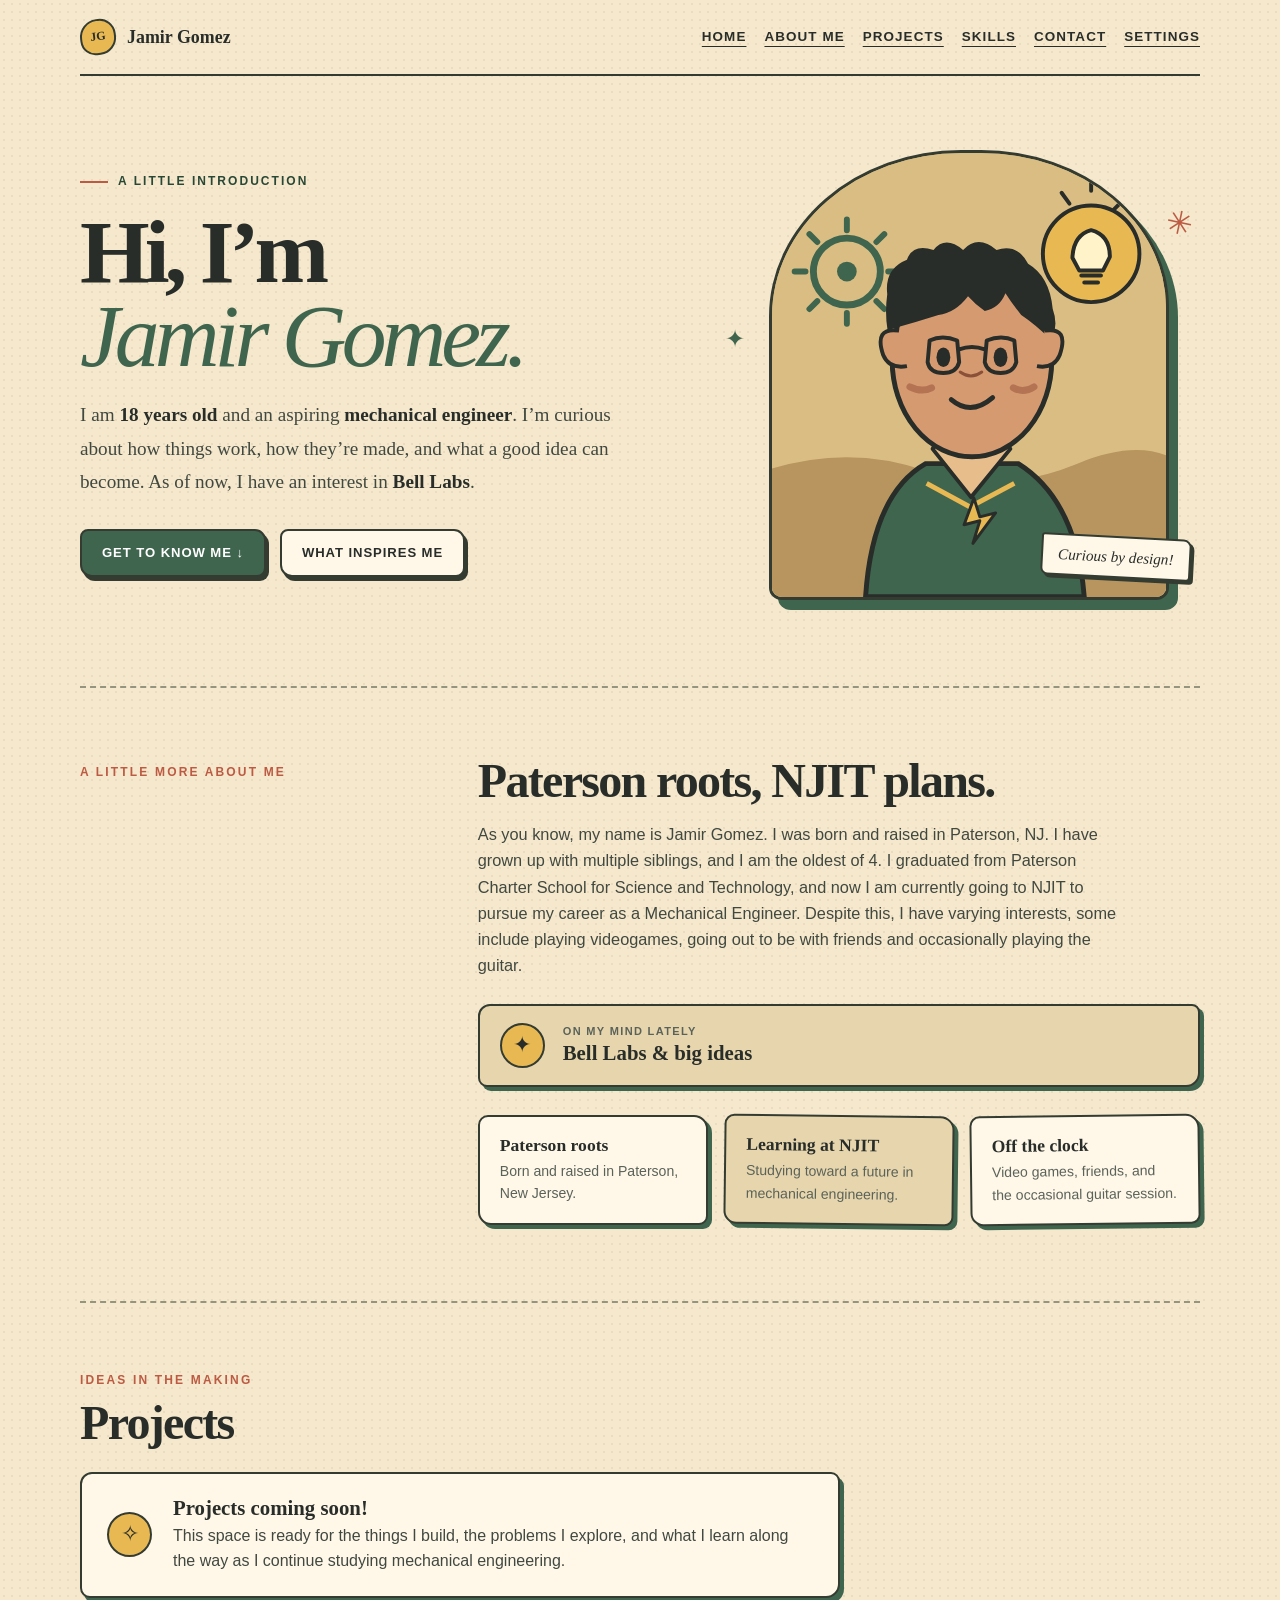
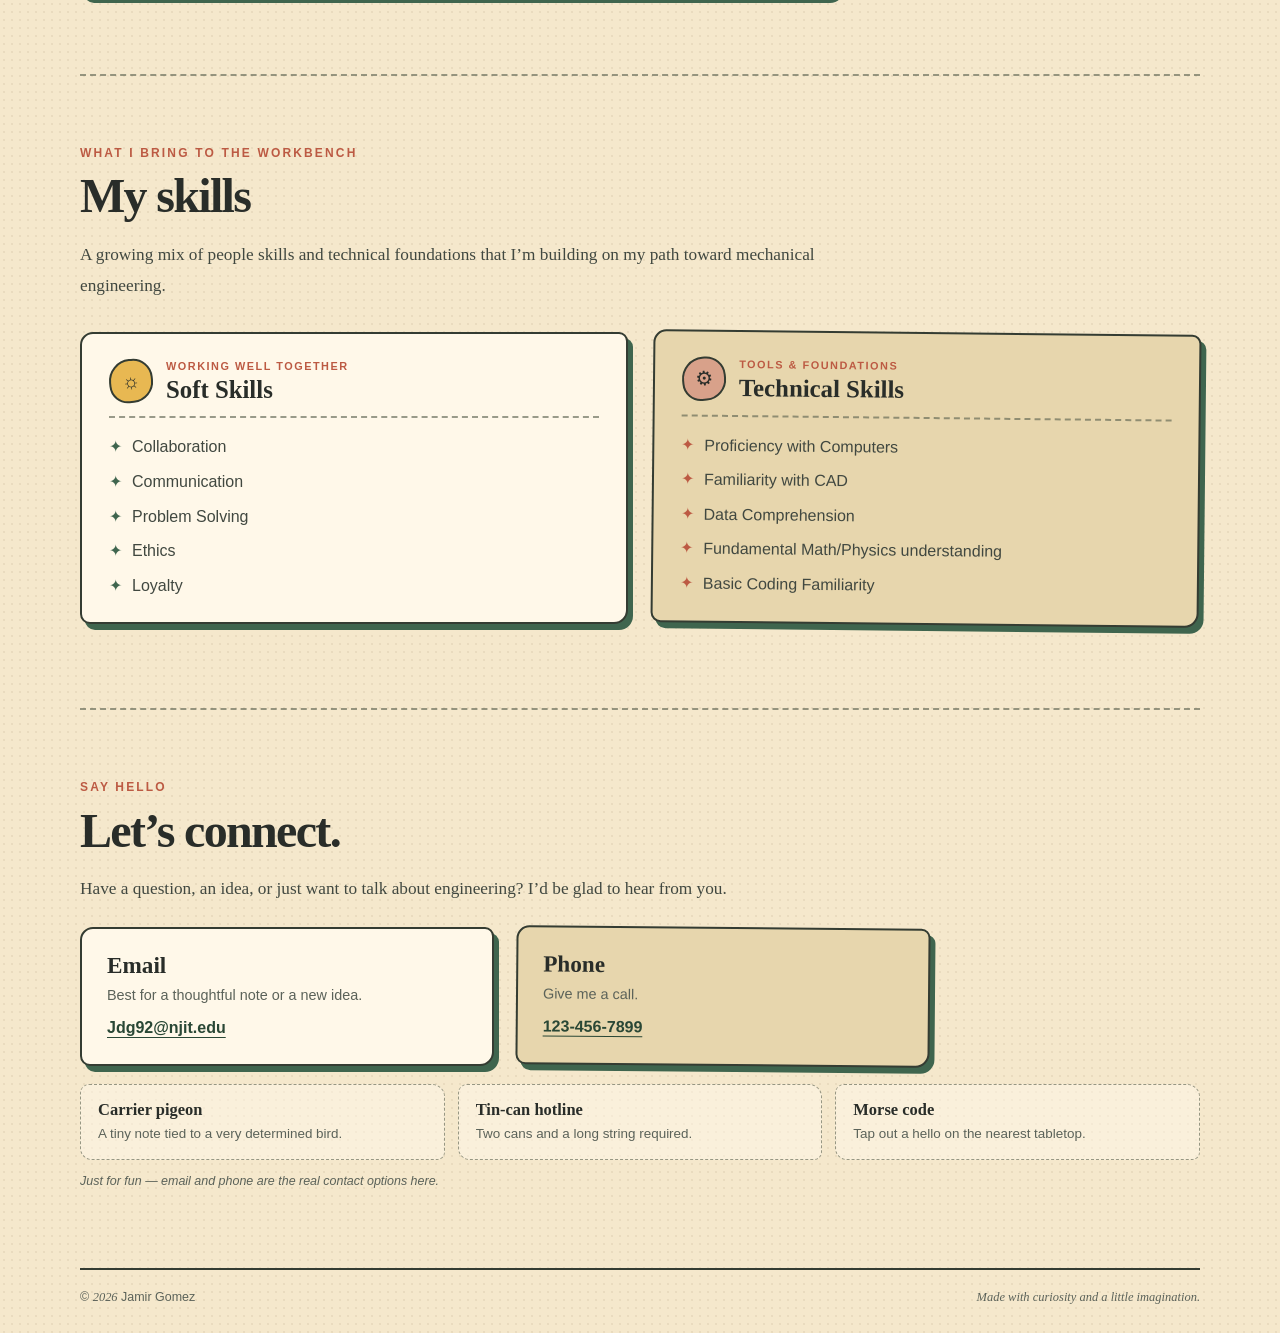
==== commit a5283eec: "yeah!" ====
--- a/index.html
+++ b/index.html
@@ -7,6 +7,7 @@
   <meta name="description" content="Meet Jamir Gomez, an aspiring mechanical engineer with an interest in Bell Labs.">
   <title>Jamir Gomez — Curious by Design</title>
   <link rel="stylesheet" href="styles.css">
+  <script src="preferences.js" defer></script>
 </head>
 <body>
   <a class="skip-link" href="#article">Skip to article</a>
@@ -14,12 +15,8 @@
   <div class="page">
     <header class="topbar">
       <a class="wordmark" href="#introduction" aria-label="Jamir Gomez home"><span class="mark">JG</span><span>Jamir Gomez</span></a>
-      <nav aria-label="Main navigation"><a href="#introduction">Home</a><a href="#about">About Me</a><a href="#projects">Projects</a><a href="#skills">Skills</a><a href="#contact">Contact</a></nav>
+      <nav aria-label="Main navigation"><a href="#introduction">Home</a><a href="#about">About Me</a><a href="#projects">Projects</a><a href="#skills">Skills</a><a href="#contact">Contact</a><a href="settings.html">Settings</a></nav>
     </header>
-    <div class="view-controls" role="group" aria-label="Display preferences">
-      <label class="preference-toggle" for="dark-mode-toggle"><input id="dark-mode-toggle" type="checkbox" role="switch"><span class="toggle-track" aria-hidden="true"></span><span>Dark mode</span></label>
-      <label class="preference-toggle" for="large-text-toggle"><input id="large-text-toggle" type="checkbox" role="switch"><span class="toggle-track" aria-hidden="true"></span><span>Larger text</span></label>
-    </div>
 
     <main id="article">
       <section class="hero" id="introduction" aria-labelledby="intro-title">
@@ -117,24 +114,5 @@
     <footer><span>© <span id="year">2026</span> Jamir Gomez</span><span>Made with curiosity and a little imagination.</span></footer>
   </div>
   </div>
-  <script>
-    document.getElementById('year').textContent = new Date().getFullYear();
-    const displaySettings = [
-      { id: 'dark-mode-toggle', key: 'jamir-portfolio-dark-mode', target: document.body, className: 'dark-mode' },
-      { id: 'large-text-toggle', key: 'jamir-portfolio-large-text', target: document.documentElement, className: 'large-text' }
-    ];
-
-    displaySettings.forEach(({ id, key, target, className }) => {
-      const toggle = document.getElementById(id);
-      let enabled = false;
-      try { enabled = localStorage.getItem(key) === 'true'; } catch { /* Storage may be unavailable in private browsing. */ }
-      toggle.checked = enabled;
-      target.classList.toggle(className, enabled);
-      toggle.addEventListener('change', () => {
-        target.classList.toggle(className, toggle.checked);
-        try { localStorage.setItem(key, String(toggle.checked)); } catch { /* The setting still applies for this visit. */ }
-      });
-    });
-  </script>
 </body>
 </html>
--- a/styles.css
+++ b/styles.css
@@ -40,7 +40,11 @@
     .mark { display: grid; place-items: center; width: 36px; height: 36px; border: 2px solid var(--line); border-radius: 50% 45% 48% 42%; background: var(--yellow); font-size: .75rem; transform: rotate(-7deg); }
     .topbar nav { display: flex; flex-wrap: wrap; gap: 18px; }
     .topbar nav a { display: inline-flex; min-height: 44px; align-items: center; font-size: .84rem; font-weight: 700; letter-spacing: .08em; text-decoration-thickness: 1px; text-underline-offset: 5px; text-transform: uppercase; }
-    .view-controls { display: flex; flex-wrap: wrap; justify-content: flex-end; gap: 10px 18px; padding: 12px 0 4px; }
+    .settings-grid { display: grid; grid-template-columns: repeat(2, minmax(0, 1fr)); gap: 22px; padding: 8px 0 72px; }
+    .settings-card { padding: 24px 26px; border: 2px solid var(--line); border-radius: 13px 9px 14px 10px; background: var(--paper-light); box-shadow: 5px 6px 0 var(--green); }
+    .settings-card:nth-child(2) { background: #e7d6ad; transform: rotate(.6deg); }
+    .settings-card h2 { margin: 0 0 8px; font: 700 1.55rem/1.15 var(--serif); }
+    .settings-card p { margin: 0 0 18px; color: var(--muted); font-size: .92rem; }
     .preference-toggle { display: inline-flex; align-items: center; gap: 9px; min-height: 36px; color: var(--muted); font-size: .82rem; font-weight: 700; cursor: pointer; }
     .preference-toggle input { position: absolute; width: 1px; height: 1px; opacity: 0; }
     .toggle-track { position: relative; width: 38px; height: 22px; flex: 0 0 38px; border: 2px solid var(--line); border-radius: 20px; background: #d8c9a8; transition: background-color .18s; }
@@ -172,10 +176,12 @@
 body.dark-mode .interest,
 body.dark-mode .fact:nth-child(2),
 body.dark-mode .skill-card.technical,
-body.dark-mode .contact-card:nth-child(2) { background: #3b473a; }
+body.dark-mode .contact-card:nth-child(2),
+body.dark-mode .settings-card:nth-child(2) { background: #3b473a; }
 body.dark-mode .technical .card-icon { background: #885c4d; }
 body.dark-mode .pretend-card { background: #2b342d; }
 body.dark-mode .portrait { background: #564b38; }
+body.dark-mode .portrait svg { filter: brightness(.84) saturate(.82); }
 body.dark-mode .spark.two { color: var(--green-dark); }
 body.dark-mode .button { color: var(--ink); }
 body.dark-mode .button.secondary { background: var(--paper-light); color: var(--ink); }
@@ -189,7 +195,8 @@
 body.dark-mode .project-note,
 body.dark-mode .redirect-card,
 body.dark-mode .caption { border-color: var(--line); }
-@media (max-width: 800px) { .view-controls { justify-content: flex-start; } }
+@media (max-width: 800px) { .settings-grid { grid-template-columns: 1fr; } .settings-card:nth-child(2) { transform: none; } }
+@media (max-width: 390px) { .settings-grid { gap: 16px; padding-bottom: 52px; } .settings-card { padding: 21px 19px; } }
 @media (prefers-reduced-motion: reduce) {
   .toggle-track, .toggle-track::after { transition-duration: .01ms !important; }
 }
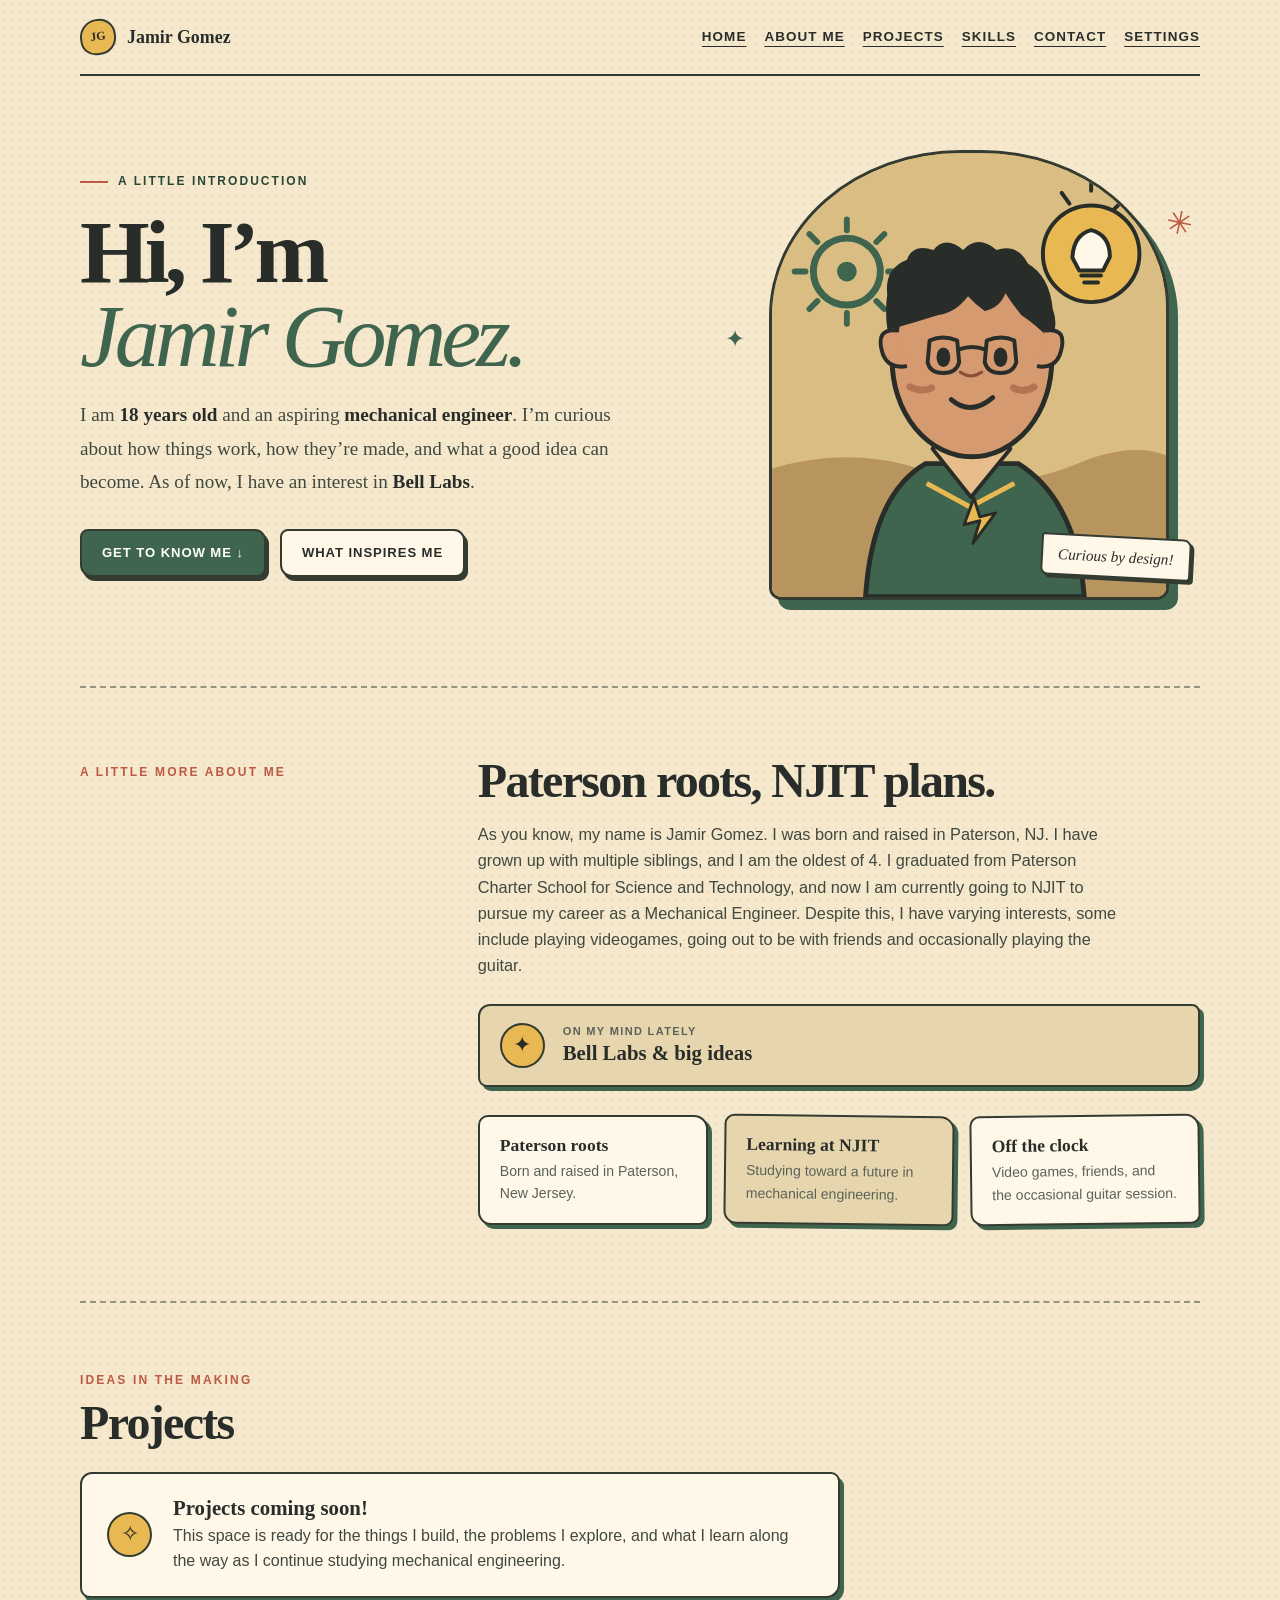
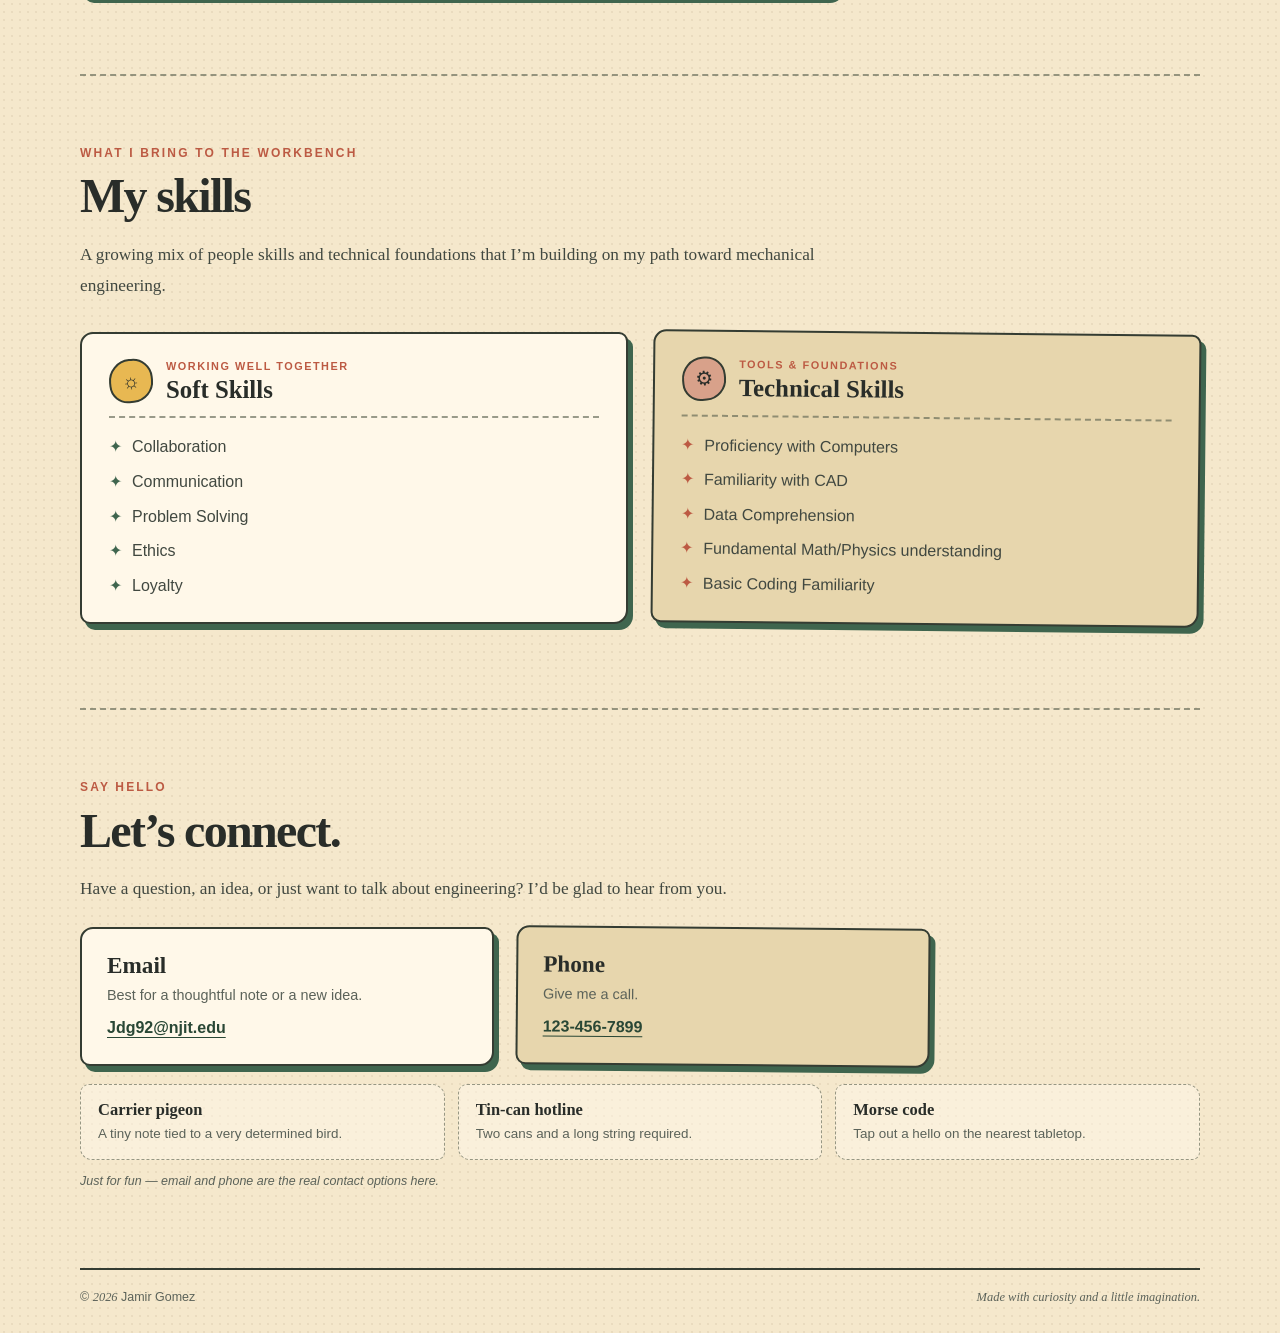
==== commit 5f0b73e8: "Settings added/changed" ====
--- a/index.html
+++ b/index.html
@@ -33,15 +33,15 @@
             <svg viewBox="0 0 400 450" role="img" aria-labelledby="art-title art-desc" xmlns="http://www.w3.org/2000/svg">
               <title id="art-title">A curious inventor at work</title>
               <desc id="art-desc">A cheerful, hand drawn portrait of a young person with a light bulb and gears in the background.</desc>
-              <rect width="400" height="450" fill="#d9bd83"/>
-              <path d="M0 320 Q80 296 155 322 T310 315 T430 328 V460 H0Z" fill="#b8955e"/>
-              <circle cx="324" cy="102" r="49" fill="#e8b852" stroke="#292d29" stroke-width="4"/>
-              <path d="M305 106 Q306 83 324 78 Q343 83 343 105 L336 119 H312Z" fill="#fff3c9" stroke="#292d29" stroke-width="4" stroke-linejoin="round"/>
+              <rect width="400" height="450" fill="var(--portrait-bg)"/>
+              <path d="M0 320 Q80 296 155 322 T310 315 T430 328 V460 H0Z" fill="var(--portrait-ground)"/>
+              <circle cx="324" cy="102" r="49" fill="var(--yellow)" stroke="#292d29" stroke-width="4"/>
+              <path d="M305 106 Q306 83 324 78 Q343 83 343 105 L336 119 H312Z" fill="var(--paper-light)" stroke="#292d29" stroke-width="4" stroke-linejoin="round"/>
               <path d="M314 124 H334 M317 131 H331" stroke="#292d29" stroke-width="4" stroke-linecap="round"/>
               <path d="M302 51 L294 40 M347 57 L357 47 M324 38 V25" stroke="#292d29" stroke-width="4" stroke-linecap="round"/>
-              <circle cx="76" cy="120" r="34" fill="none" stroke="#3f654e" stroke-width="7"/>
-              <circle cx="76" cy="120" r="10" fill="#3f654e"/>
-              <path d="M76 78 V67 M76 173 V162 M34 120 H23 M129 120 H118 M46 90 L38 82 M114 158 L106 150 M106 90 L114 82 M38 158 L46 150" stroke="#3f654e" stroke-width="6" stroke-linecap="round"/>
+              <circle cx="76" cy="120" r="34" fill="none" stroke="var(--green)" stroke-width="7"/>
+              <circle cx="76" cy="120" r="10" fill="var(--green)"/>
+              <path d="M76 78 V67 M76 173 V162 M34 120 H23 M129 120 H118 M46 90 L38 82 M114 158 L106 150 M106 90 L114 82 M38 158 L46 150" stroke="var(--green)" stroke-width="6" stroke-linecap="round"/>
               <path d="M95 450 Q102 346 156 315 H250 Q309 352 317 450Z" fill="#3f654e" stroke="#292d29" stroke-width="5"/>
               <path d="M163 300 L202 349 L242 300 L229 282 H175Z" fill="#e7be8b" stroke="#292d29" stroke-width="4" stroke-linejoin="round"/>
               <ellipse cx="203" cy="210" rx="81" ry="98" fill="#d59a70" stroke="#292d29" stroke-width="5"/>
@@ -52,8 +52,8 @@
               <path d="M182 250 Q202 267 224 248" fill="none" stroke="#292d29" stroke-width="5" stroke-linecap="round"/>
               <path d="M140 237 Q152 243 162 238 M245 238 Q255 244 266 237" fill="none" stroke="#a45e44" stroke-width="7" stroke-linecap="round" opacity=".65"/>
               <path d="M191 222 Q202 230 213 222" fill="none" stroke="#8a5038" stroke-width="3" stroke-linecap="round"/>
-              <path d="M157 335 L201 359 L246 335" fill="none" stroke="#e8b852" stroke-width="5"/>
-              <path d="M205 350 L195 377 L211 373 L204 396 L227 365 L211 369Z" fill="#e8b852" stroke="#292d29" stroke-width="3" stroke-linejoin="round"/>
+              <path d="M157 335 L201 359 L246 335" fill="none" stroke="var(--yellow)" stroke-width="5"/>
+              <path d="M205 350 L195 377 L211 373 L204 396 L227 365 L211 369Z" fill="var(--yellow)" stroke="#292d29" stroke-width="3" stroke-linejoin="round"/>
             </svg>
           </div>
           <div class="caption">Curious by design!</div>
--- a/styles.css
+++ b/styles.css
@@ -1,14 +1,21 @@
 :root {
       color-scheme: light;
-      --paper: #f5e8cc;
-      --paper-light: #fff8e9;
+      --paper: var(--user-paper, #f5e8cc);
+      --paper-light: var(--user-paper-light, #fff8e9);
       --ink: #292d29;
-      --muted: #5b6259;
-      --green: #3f654e;
-      --green-dark: #294735;
-      --red: #bc5a43;
-      --yellow: #e8b852;
-      --line: #343c32;
+      --muted: var(--user-muted, #5b6259);
+      --green: var(--user-accent, #3f654e);
+      --green-dark: var(--user-accent-dark, #294735);
+      --red: var(--user-red, #bc5a43);
+      --yellow: var(--user-yellow, #e8b852);
+      --line: var(--user-line, #343c32);
+      --line-soft: var(--user-line-soft, #59604e9c);
+      --paper-warm: var(--user-paper-warm, #e7d6ad);
+      --paper-overlay: var(--user-paper-overlay, #fff8e980);
+      --rose: var(--user-rose, #d8a18a);
+      --copy: var(--user-copy, #414840);
+      --portrait-bg: var(--user-portrait-bg, #d9bd83);
+      --portrait-ground: var(--user-portrait-ground, #b8955e);
       --serif: Georgia, "Times New Roman", serif;
       --sans: "Trebuchet MS", Arial, sans-serif;
     }
@@ -17,7 +24,7 @@
     body {
       margin: 0;
       background-color: var(--paper);
-      background-image: radial-gradient(#755a3517 .8px, transparent .8px);
+      background-image: radial-gradient(var(--user-dot, #755a3517) .8px, transparent .8px);
       background-size: 8px 8px;
       color: var(--ink);
       font-family: var(--sans);
@@ -40,14 +47,26 @@
     .mark { display: grid; place-items: center; width: 36px; height: 36px; border: 2px solid var(--line); border-radius: 50% 45% 48% 42%; background: var(--yellow); font-size: .75rem; transform: rotate(-7deg); }
     .topbar nav { display: flex; flex-wrap: wrap; gap: 18px; }
     .topbar nav a { display: inline-flex; min-height: 44px; align-items: center; font-size: .84rem; font-weight: 700; letter-spacing: .08em; text-decoration-thickness: 1px; text-underline-offset: 5px; text-transform: uppercase; }
-    .settings-grid { display: grid; grid-template-columns: repeat(2, minmax(0, 1fr)); gap: 22px; padding: 8px 0 72px; }
+    .settings-grid { display: grid; grid-template-columns: repeat(3, minmax(0, 1fr)); gap: 22px; max-width: 980px; margin-inline: auto; padding: 8px 0 72px; }
     .settings-card { padding: 24px 26px; border: 2px solid var(--line); border-radius: 13px 9px 14px 10px; background: var(--paper-light); box-shadow: 5px 6px 0 var(--green); }
-    .settings-card:nth-child(2) { background: #e7d6ad; transform: rotate(.6deg); }
+    .settings-card:nth-child(2) { background: var(--paper-warm); transform: rotate(.6deg); }
     .settings-card h2 { margin: 0 0 8px; font: 700 1.55rem/1.15 var(--serif); }
     .settings-card p { margin: 0 0 18px; color: var(--muted); font-size: .92rem; }
+    .settings-page .intro { margin-inline: auto; text-align: center; }
+    .settings-page .eyebrow { justify-content: center; }
+    .settings-page .intro p { margin-inline: auto; }
+    .settings-page .settings-card { text-align: center; }
+    .settings-page .preference-toggle { justify-content: center; }
+    .color-setting { display: grid; justify-items: center; gap: 12px; }
+    .color-input { width: 62px; height: 62px; padding: 3px; border: 2px solid var(--line); border-radius: 50%; background: var(--paper-light); cursor: pointer; }
+    .color-input::-webkit-color-swatch-wrapper { padding: 0; }
+    .color-input::-webkit-color-swatch { border: 1px solid var(--line); border-radius: 50%; }
+    .color-input::-moz-color-swatch { border: 1px solid var(--line); border-radius: 50%; }
+    .color-value { color: var(--muted); font-size: .8rem; font-weight: 800; letter-spacing: .08em; }
+    .reset-color { min-height: 40px; padding: 0 14px; font-size: .72rem; cursor: pointer; }
     .preference-toggle { display: inline-flex; align-items: center; gap: 9px; min-height: 36px; color: var(--muted); font-size: .82rem; font-weight: 700; cursor: pointer; }
     .preference-toggle input { position: absolute; width: 1px; height: 1px; opacity: 0; }
-    .toggle-track { position: relative; width: 38px; height: 22px; flex: 0 0 38px; border: 2px solid var(--line); border-radius: 20px; background: #d8c9a8; transition: background-color .18s; }
+    .toggle-track { position: relative; width: 38px; height: 22px; flex: 0 0 38px; border: 2px solid var(--line); border-radius: 20px; background: var(--toggle-off, #d8c9a8); transition: background-color .18s; }
     .toggle-track::after { position: absolute; top: 2px; left: 2px; width: 14px; height: 14px; border: 1px solid var(--line); border-radius: 50%; background: var(--paper-light); content: ""; transition: transform .18s; }
     .preference-toggle input:checked + .toggle-track { background: var(--green); }
     .preference-toggle input:checked + .toggle-track::after { transform: translateX(16px); }
@@ -58,63 +77,63 @@
     .eyebrow::before { content: ""; width: 28px; height: 2px; background: var(--red); }
     h1 { max-width: 640px; margin: 18px 0 20px; font: 700 clamp(3.3rem, 7vw, 6.4rem)/.94 var(--serif); letter-spacing: -.055em; }
     h1 em { color: var(--green); font-weight: 400; }
-    .intro { max-width: 560px; margin: 0; color: #414840; font: 1.2rem/1.75 var(--serif); }
+    .intro { max-width: 560px; margin: 0; color: var(--copy); font: 1.2rem/1.75 var(--serif); }
     .intro strong { color: var(--ink); }
     .hero-links { display: flex; align-items: center; flex-wrap: wrap; gap: 14px; margin-top: 30px; }
     .button { display: inline-flex; min-height: 48px; align-items: center; justify-content: center; padding: 0 20px; border: 2px solid var(--line); border-radius: 8px 11px 9px 12px; background: var(--green); box-shadow: 3px 4px 0 var(--line); color: white; font-size: .82rem; font-weight: 800; letter-spacing: .07em; text-decoration: none; text-transform: uppercase; transition: transform .15s, box-shadow .15s; }
     .button:hover { transform: translate(2px, 2px); box-shadow: 1px 2px 0 var(--line); }
     .button.secondary { background: var(--paper-light); color: var(--ink); }
     .portrait-wrap { position: relative; width: min(100%, 400px); justify-self: center; }
-    .portrait { position: relative; aspect-ratio: 4 / 4.5; overflow: hidden; border: 3px solid var(--line); border-radius: 48% 47% 13px 13px / 37% 35% 12px 12px; background: #d9bd83; box-shadow: 9px 10px 0 var(--green); }
+    .portrait { position: relative; aspect-ratio: 4 / 4.5; overflow: hidden; border: 3px solid var(--line); border-radius: 48% 47% 13px 13px / 37% 35% 12px 12px; background: var(--portrait-bg); box-shadow: 9px 10px 0 var(--green); }
     .portrait svg { display: block; width: 100%; height: 100%; }
     .caption { position: absolute; right: -21px; bottom: 22px; padding: 10px 15px; border: 2px solid var(--line); border-radius: 3px 8px 4px 7px; background: var(--paper-light); box-shadow: 3px 3px 0 var(--line); font: italic .95rem var(--serif); transform: rotate(3deg); }
     .spark { position: absolute; color: var(--red); font: 2rem var(--serif); }
     .spark.one { top: 12%; right: -6%; transform: rotate(12deg); }
     .spark.two { top: 39%; left: -11%; color: var(--green); font-size: 1.5rem; }
-    .about { position: relative; padding: 68px 0 76px; border-top: 2px dashed #59604e9c; scroll-margin-top: 24px; }
-    .portfolio-section { padding: 68px 0 76px; border-top: 2px dashed #59604e9c; scroll-margin-top: 24px; }
+    .about { position: relative; padding: 68px 0 76px; border-top: 2px dashed var(--line-soft); scroll-margin-top: 24px; }
+    .portfolio-section { padding: 68px 0 76px; border-top: 2px dashed var(--line-soft); scroll-margin-top: 24px; }
     .section-heading { margin-bottom: 23px; }
     .section-heading .section-label { margin: 0 0 8px; }
-    .story-copy { max-width: 760px; color: #414840; font: 1.08rem/1.8 var(--serif); }
+    .story-copy { max-width: 760px; color: var(--copy); font: 1.08rem/1.8 var(--serif); }
     .story-copy p { margin: 0 0 14px; }
     .project-note { display: flex; align-items: center; gap: 21px; max-width: 760px; padding: 22px 25px; border: 2px solid var(--line); border-radius: 12px 9px 14px 10px; background: var(--paper-light); box-shadow: 4px 5px 0 var(--green); }
     .project-note .bulb { flex: 0 0 45px; }
-    .project-note p { margin: 0; color: #414840; }
+    .project-note p { margin: 0; color: var(--copy); }
     .project-note strong { display: block; margin-bottom: 3px; font: 700 1.3rem var(--serif); color: var(--ink); }
     .about-grid { display: grid; grid-template-columns: .65fr 1.35fr; gap: 50px; align-items: start; }
     .section-label { margin: 7px 0 0; color: var(--red); font-size: .75rem; letter-spacing: .18em; font-weight: 800; text-transform: uppercase; }
     h2 { margin: 0 0 15px; font: 700 clamp(2rem, 4vw, 3rem)/1.05 var(--serif); letter-spacing: -.035em; }
-    .about-copy p { max-width: 650px; margin: 0; color: #414840; font-size: 1.02rem; }
-    .interest { display: flex; align-items: center; gap: 18px; margin-top: 26px; padding: 17px 20px; border: 2px solid var(--line); border-radius: 12px 8px 14px 9px; background: #e7d6ad; box-shadow: 4px 4px 0 #3f654e; }
+    .about-copy p { max-width: 650px; margin: 0; color: var(--copy); font-size: 1.02rem; }
+    .interest { display: flex; align-items: center; gap: 18px; margin-top: 26px; padding: 17px 20px; border: 2px solid var(--line); border-radius: 12px 8px 14px 9px; background: var(--paper-warm); box-shadow: 4px 4px 0 var(--green); }
     .bulb { display: grid; flex: 0 0 45px; width: 45px; height: 45px; place-items: center; border: 2px solid var(--line); border-radius: 50%; background: var(--yellow); font-size: 1.35rem; }
     .interest small { display: block; color: var(--muted); font-size: .69rem; letter-spacing: .12em; font-weight: 800; text-transform: uppercase; }
     .interest strong { font: 700 1.3rem var(--serif); }
     .fact-grid { display: grid; grid-template-columns: repeat(3, 1fr); gap: 16px; margin-top: 28px; }
     .fact { padding: 18px 20px; border: 2px solid var(--line); border-radius: 10px 14px 9px 13px; background: var(--paper-light); box-shadow: 4px 4px 0 var(--green); }
-    .fact:nth-child(2) { background: #e7d6ad; transform: rotate(.7deg); }
+    .fact:nth-child(2) { background: var(--paper-warm); transform: rotate(.7deg); }
     .fact:nth-child(3) { transform: rotate(-.7deg); }
     .fact strong { display: block; margin-bottom: 4px; font: 700 1.1rem var(--serif); }
     .fact p { margin: 0; color: var(--muted); font-size: .88rem; }
     .skills-grid { display: grid; grid-template-columns: repeat(2, minmax(0, 1fr)); gap: 24px; padding: 8px 0; }
     .skill-card { padding: 24px 27px; border: 2px solid var(--line); border-radius: 13px 9px 14px 10px; background: var(--paper-light); box-shadow: 5px 6px 0 var(--green); }
-    .skill-card.technical { background: #e7d6ad; transform: rotate(.6deg); }
-    .card-top { display: flex; align-items: center; gap: 13px; margin-bottom: 16px; padding-bottom: 13px; border-bottom: 2px dashed #59604e9c; }
+    .skill-card.technical { background: var(--paper-warm); transform: rotate(.6deg); }
+    .card-top { display: flex; align-items: center; gap: 13px; margin-bottom: 16px; padding-bottom: 13px; border-bottom: 2px dashed var(--line-soft); }
     .card-icon { display: grid; flex: 0 0 44px; width: 44px; height: 44px; place-items: center; border: 2px solid var(--line); border-radius: 50% 45% 48% 42%; background: var(--yellow); font-size: 1.25rem; transform: rotate(-6deg); }
-    .technical .card-icon { background: #d8a18a; }
+    .technical .card-icon { background: var(--rose); }
     .card-top p { margin: 0; color: var(--red); font-size: .68rem; letter-spacing: .14em; font-weight: 800; text-transform: uppercase; }
     .card-top h3 { margin: 1px 0 0; font: 700 1.55rem/1.1 var(--serif); }
     .skill-list { display: grid; gap: 9px; margin: 0; padding: 0; list-style: none; }
-    .skill-list li { display: flex; gap: 10px; color: #414840; }
+    .skill-list li { display: flex; gap: 10px; color: var(--copy); }
     .skill-list li::before { content: "✦"; color: var(--green); }
     .technical .skill-list li::before { color: var(--red); }
     .contact-grid { display: grid; grid-template-columns: repeat(2, minmax(0, 1fr)); gap: 22px; max-width: 850px; }
     .contact-card { padding: 23px 25px; border: 2px solid var(--line); border-radius: 13px 9px 14px 10px; background: var(--paper-light); box-shadow: 5px 6px 0 var(--green); }
-    .contact-card:nth-child(2) { background: #e7d6ad; transform: rotate(.5deg); }
+    .contact-card:nth-child(2) { background: var(--paper-warm); transform: rotate(.5deg); }
     .contact-card h3 { margin: 0 0 5px; font: 700 1.45rem var(--serif); }
     .contact-card p { margin: 0 0 8px; color: var(--muted); font-size: .9rem; }
     .contact-link { color: var(--green-dark); font-weight: 800; text-underline-offset: 4px; overflow-wrap: anywhere; }
     .pretend-grid { display: grid; grid-template-columns: repeat(3, minmax(0, 1fr)); gap: 13px; margin-top: 18px; }
-    .pretend-card { padding: 15px 17px; border: 1.5px dashed #59604e9c; border-radius: 9px 13px 8px 12px; background: #fff8e980; }
+    .pretend-card { padding: 15px 17px; border: 1.5px dashed var(--line-soft); border-radius: 9px 13px 8px 12px; background: var(--paper-overlay); }
     .pretend-card strong { display: block; font: 700 1.03rem var(--serif); }
     .pretend-card p { margin: 3px 0 0; color: var(--muted); font-size: .84rem; }
     .fiction-note { margin: 12px 0 0; color: var(--muted); font-size: .78rem; font-style: italic; }
@@ -157,38 +176,47 @@
 html.large-text { font-size: 112.5%; }
 body.dark-mode {
   color-scheme: dark;
-  --paper: #202821;
-  --paper-light: #2c372f;
+  --paper: var(--user-dark-paper, #202821);
+  --paper-light: var(--user-dark-paper-light, #2c372f);
   --ink: #f5e8cc;
-  --muted: #c2c7b8;
-  --green: #719679;
-  --green-dark: #b3d1a9;
-  --red: #e18a6d;
-  --yellow: #d0a44c;
-  --line: #d3cbb4;
-  background-image: radial-gradient(#ffffff12 .8px, transparent .8px);
+  --muted: var(--user-dark-muted, #c2c7b8);
+  --copy: var(--user-dark-copy, #ded8c5);
+  --green: var(--user-accent-light, #719679);
+  --green-dark: var(--user-accent-light, #b3d1a9);
+  --red: var(--user-dark-red, #e18a6d);
+  --yellow: var(--user-dark-yellow, #d0a44c);
+  --line: var(--user-dark-line, #d3cbb4);
+  --line-soft: var(--user-dark-line-soft, #b6b09b99);
+  --paper-warm: var(--user-dark-paper-warm, #3b473a);
+  --paper-overlay: var(--user-dark-paper-overlay, #2b342d);
+  --rose: var(--user-dark-rose, #885c4d);
+  --portrait-bg: var(--user-dark-portrait, #564b38);
+  --portrait-ground: var(--user-dark-portrait-ground, #564b38);
+  --toggle-off: #475044;
+  background-image: radial-gradient(var(--user-dark-dot, #ffffff12) .8px, transparent .8px);
 }
 body.dark-mode .intro,
 body.dark-mode .project-note p,
 body.dark-mode .about-copy p,
 body.dark-mode .story-copy,
-body.dark-mode .skill-list li { color: #ded8c5; }
+body.dark-mode .skill-list li { color: var(--copy); }
 body.dark-mode .interest,
 body.dark-mode .fact:nth-child(2),
 body.dark-mode .skill-card.technical,
 body.dark-mode .contact-card:nth-child(2),
-body.dark-mode .settings-card:nth-child(2) { background: #3b473a; }
-body.dark-mode .technical .card-icon { background: #885c4d; }
-body.dark-mode .pretend-card { background: #2b342d; }
-body.dark-mode .portrait { background: #564b38; }
+body.dark-mode .settings-card:nth-child(2) { background: var(--paper-warm); }
+body.dark-mode .technical .card-icon { background: var(--rose); }
+body.dark-mode .pretend-card { background: var(--paper-overlay); }
+body.dark-mode .portrait { background: var(--portrait-bg); }
 body.dark-mode .portrait svg { filter: brightness(.84) saturate(.82); }
 body.dark-mode .spark.two { color: var(--green-dark); }
-body.dark-mode .button { color: var(--ink); }
+body.dark-mode .button { color: var(--user-accent-foreground-dark, var(--ink)); }
 body.dark-mode .button.secondary { background: var(--paper-light); color: var(--ink); }
+body .button { color: var(--user-accent-foreground, white); }
 body.dark-mode .interest,
 body.dark-mode .card-top,
 body.dark-mode .portfolio-section,
-body.dark-mode .about { border-color: #b6b09b99; }
+body.dark-mode .about { border-color: var(--line-soft); }
 body.dark-mode .fact,
 body.dark-mode .skill-card,
 body.dark-mode .contact-card,
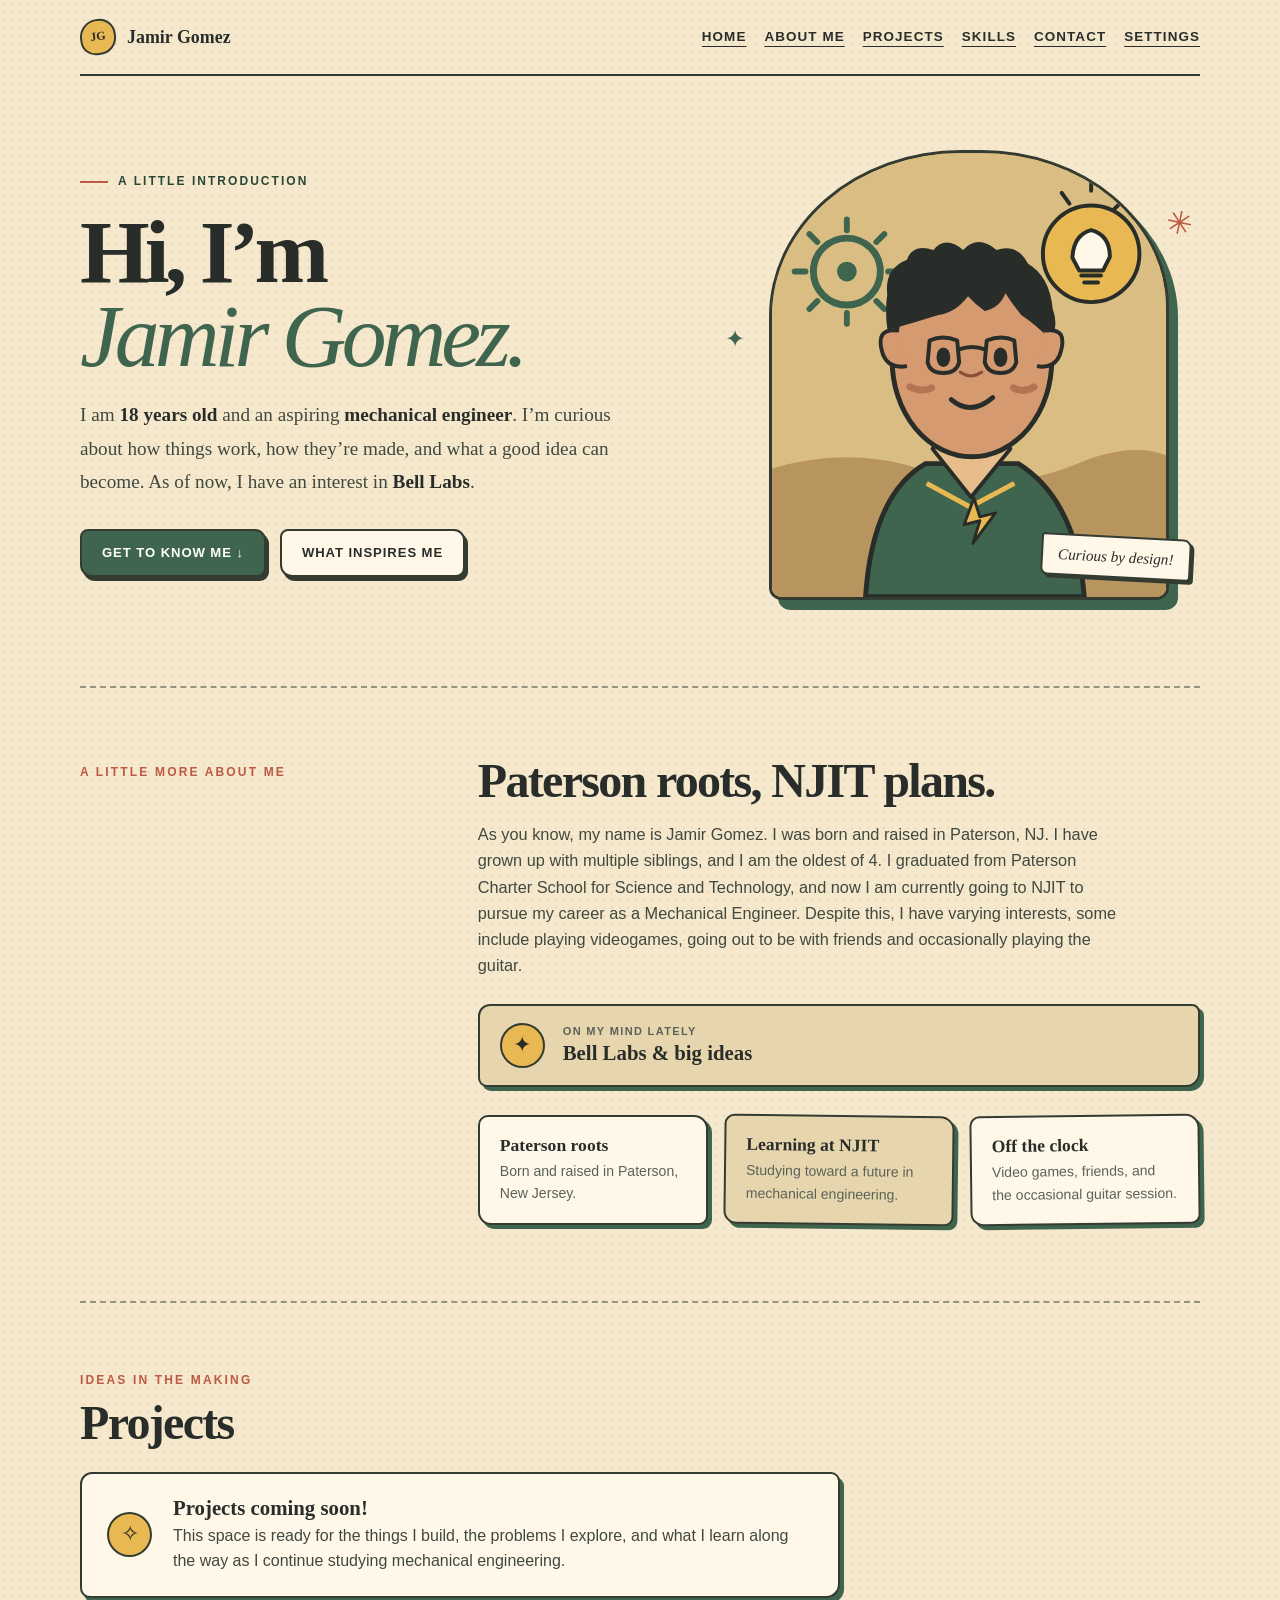
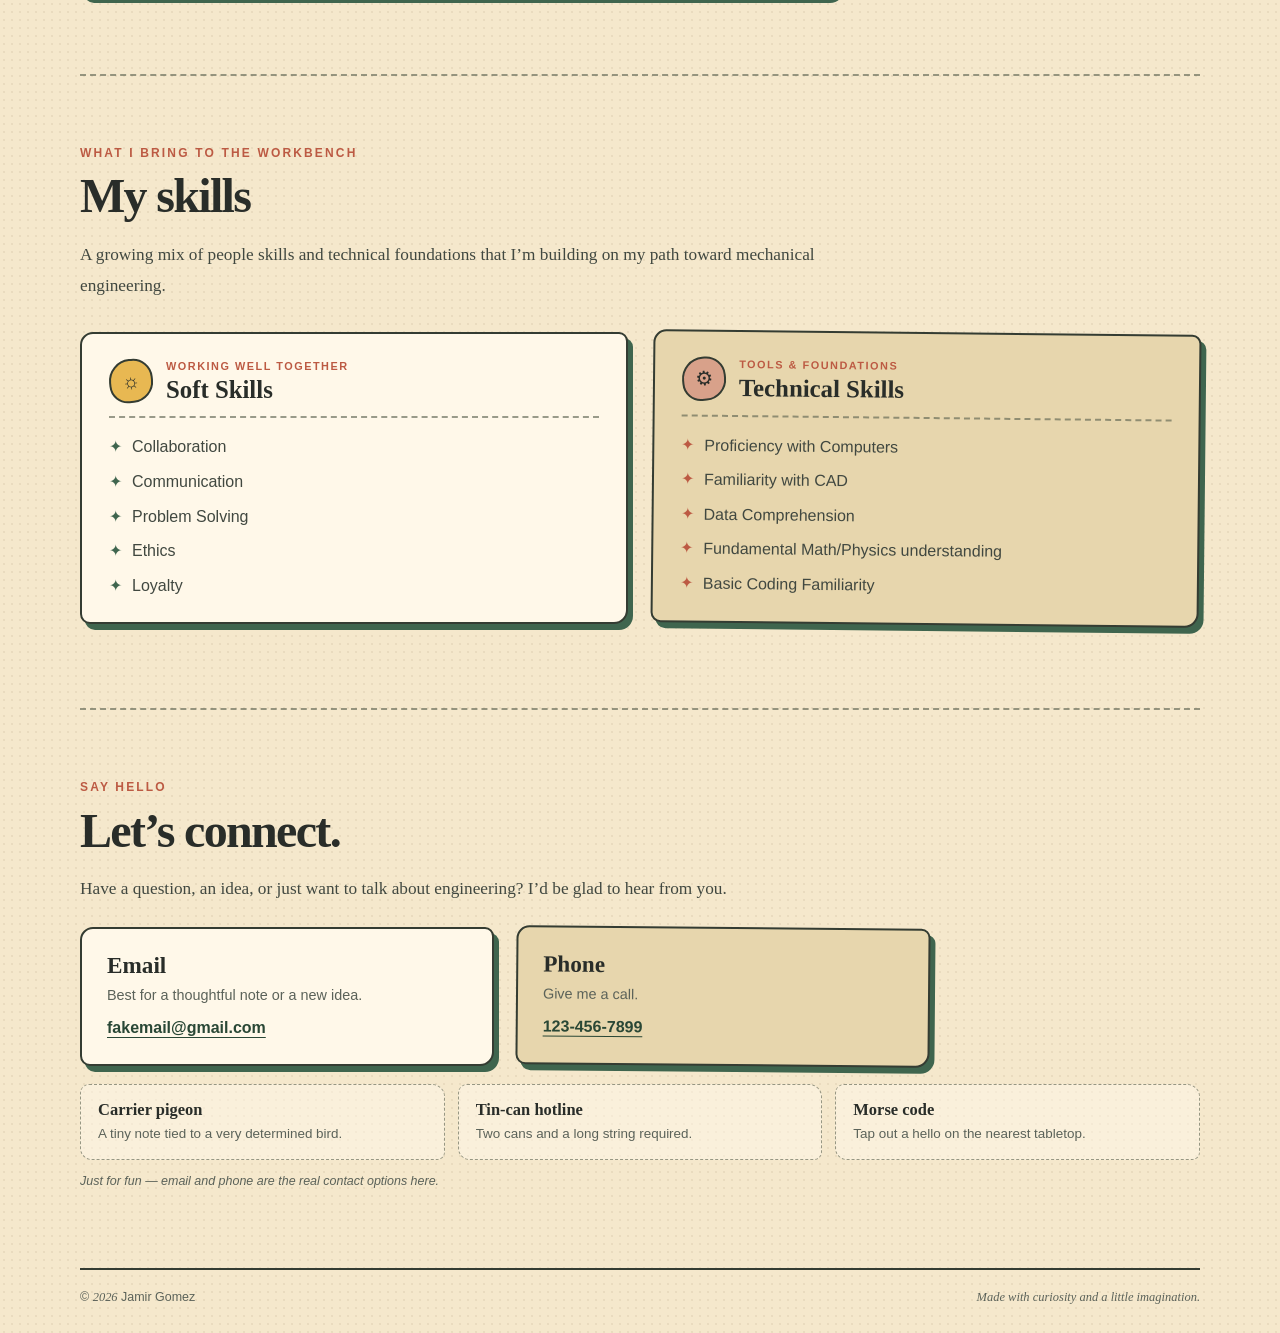
==== commit 34c03b18: "Lots of changes" ====
--- a/index.html
+++ b/index.html
@@ -98,7 +98,7 @@
       <section class="portfolio-section" id="contact" aria-labelledby="contact-title">
         <div class="section-heading"><p class="section-label">Say hello</p><h2 id="contact-title">Let’s connect.</h2><p class="story-copy">Have a question, an idea, or just want to talk about engineering? I’d be glad to hear from you.</p></div>
         <div class="contact-grid" aria-label="Contact details">
-          <article class="contact-card"><h3>Email</h3><p>Best for a thoughtful note or a new idea.</p><a class="contact-link" href="mailto:Jdg92@njit.edu">Jdg92@njit.edu</a></article>
+          <article class="contact-card"><h3>Email</h3><p>Best for a thoughtful note or a new idea.</p><a class="contact-link" href="mailto:fakemail@gmail.com">fakemail@gmail.com</a></article>
           <article class="contact-card"><h3>Phone</h3><p>Give me a call.</p><a class="contact-link" href="tel:1234567899">123-456-7899</a></article>
         </div>
         <div class="pretend-grid" aria-label="Imaginary contact options">
--- a/styles.css
+++ b/styles.css
@@ -171,6 +171,24 @@
 .redirect-card { width: 100%; max-width: 620px; padding: 36px; border: 2px solid var(--line); border-radius: 13px 9px 14px 10px; background: var(--paper-light); box-shadow: 6px 7px 0 var(--green); }
 .redirect-card h1 { font: 700 clamp(2rem, 7vw, 3.5rem)/1 var(--serif); }
 .redirect-card a { color: var(--green-dark); font-weight: 700; }
+.projects-page { padding-top: 54px; }
+.projects-page > .intro { max-width: 700px; margin: 0 auto 34px; text-align: center; }
+.projects-page > .intro .eyebrow { justify-content: center; }
+.projects-page > .intro p { margin-inline: auto; }
+.project-gallery { max-width: 900px; margin: 0 auto 72px; padding: 16px; border: 2px solid var(--line); border-radius: 15px 11px 16px 12px; background: var(--paper-warm); box-shadow: 6px 7px 0 var(--green); }
+.gallery-window { overflow: hidden; border: 2px solid var(--line); border-radius: 9px 12px 10px 8px; background: #252729; }
+.gallery-slide { margin: 0; }
+.gallery-slide img { display: block; width: 100%; max-height: 70vh; object-fit: contain; background: #252729; }
+.gallery-slide figcaption { display: grid; gap: 4px; padding: 14px 18px; border-top: 2px solid var(--line); background: var(--paper-light); }
+.gallery-slide figcaption strong { font: 700 1.3rem var(--serif); }
+.gallery-slide figcaption span { color: var(--muted); font-size: .9rem; }
+.gallery-controls { display: flex; align-items: center; justify-content: center; gap: 20px; padding: 15px 0 2px; }
+.gallery-arrow { display: grid; width: 44px; height: 44px; place-items: center; border: 2px solid var(--line); border-radius: 50%; background: var(--paper-light); box-shadow: 2px 3px 0 var(--line); color: var(--ink); font: 700 1.5rem var(--sans); cursor: pointer; }
+.gallery-arrow:disabled { opacity: .48; cursor: default; }
+.gallery-arrow:not(:disabled):hover { transform: translate(1px, 1px); box-shadow: 1px 2px 0 var(--line); }
+.gallery-arrow:focus-visible { outline: 3px solid var(--red); outline-offset: 3px; }
+.gallery-count { min-width: 48px; margin: 0; color: var(--muted); font-size: .84rem; font-weight: 800; text-align: center; }
+@media (max-width: 600px) { .projects-page { padding-top: 36px; } .project-gallery { margin-inline: 8px; padding: 10px; } .gallery-slide img { max-height: 58vh; } }
 @media (max-width: 500px) { .redirect-page { padding: 8vh 16px; } .redirect-card { padding: 24px 18px; } }
 
 html.large-text { font-size: 112.5%; }
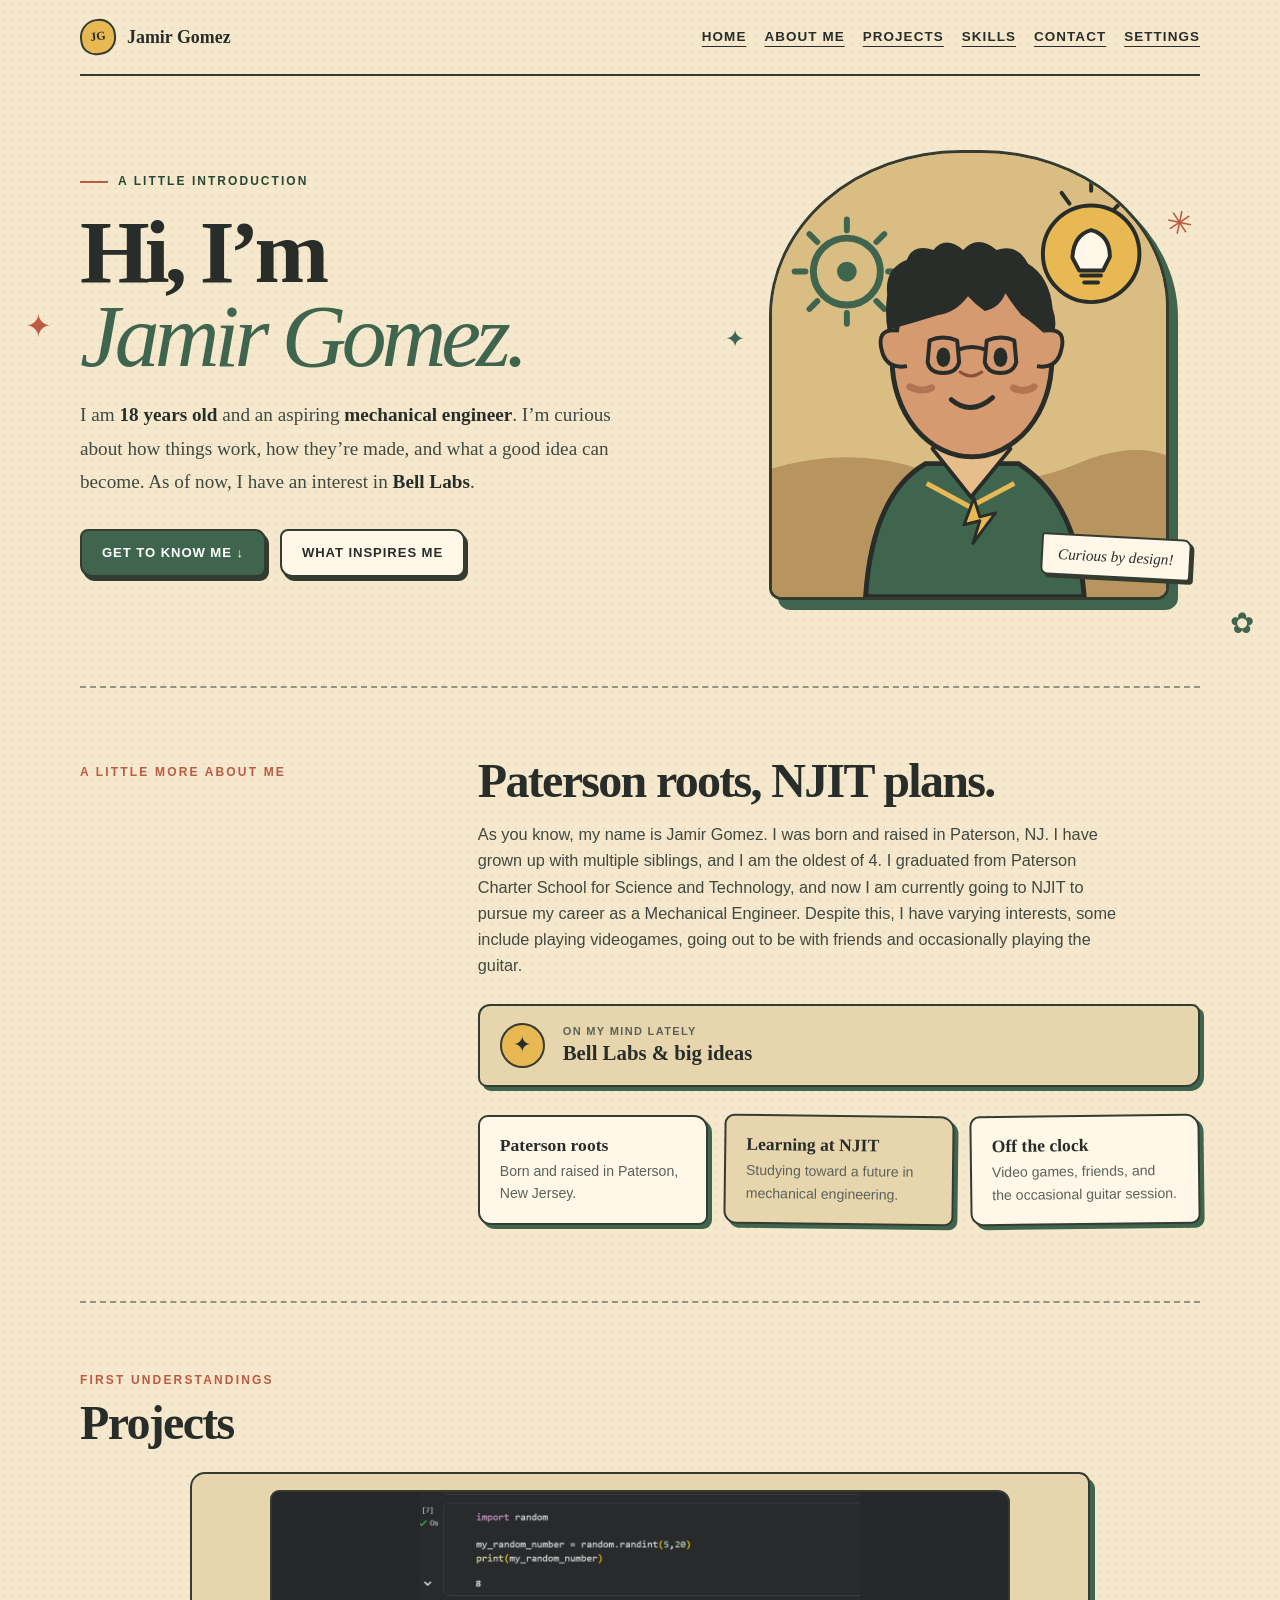
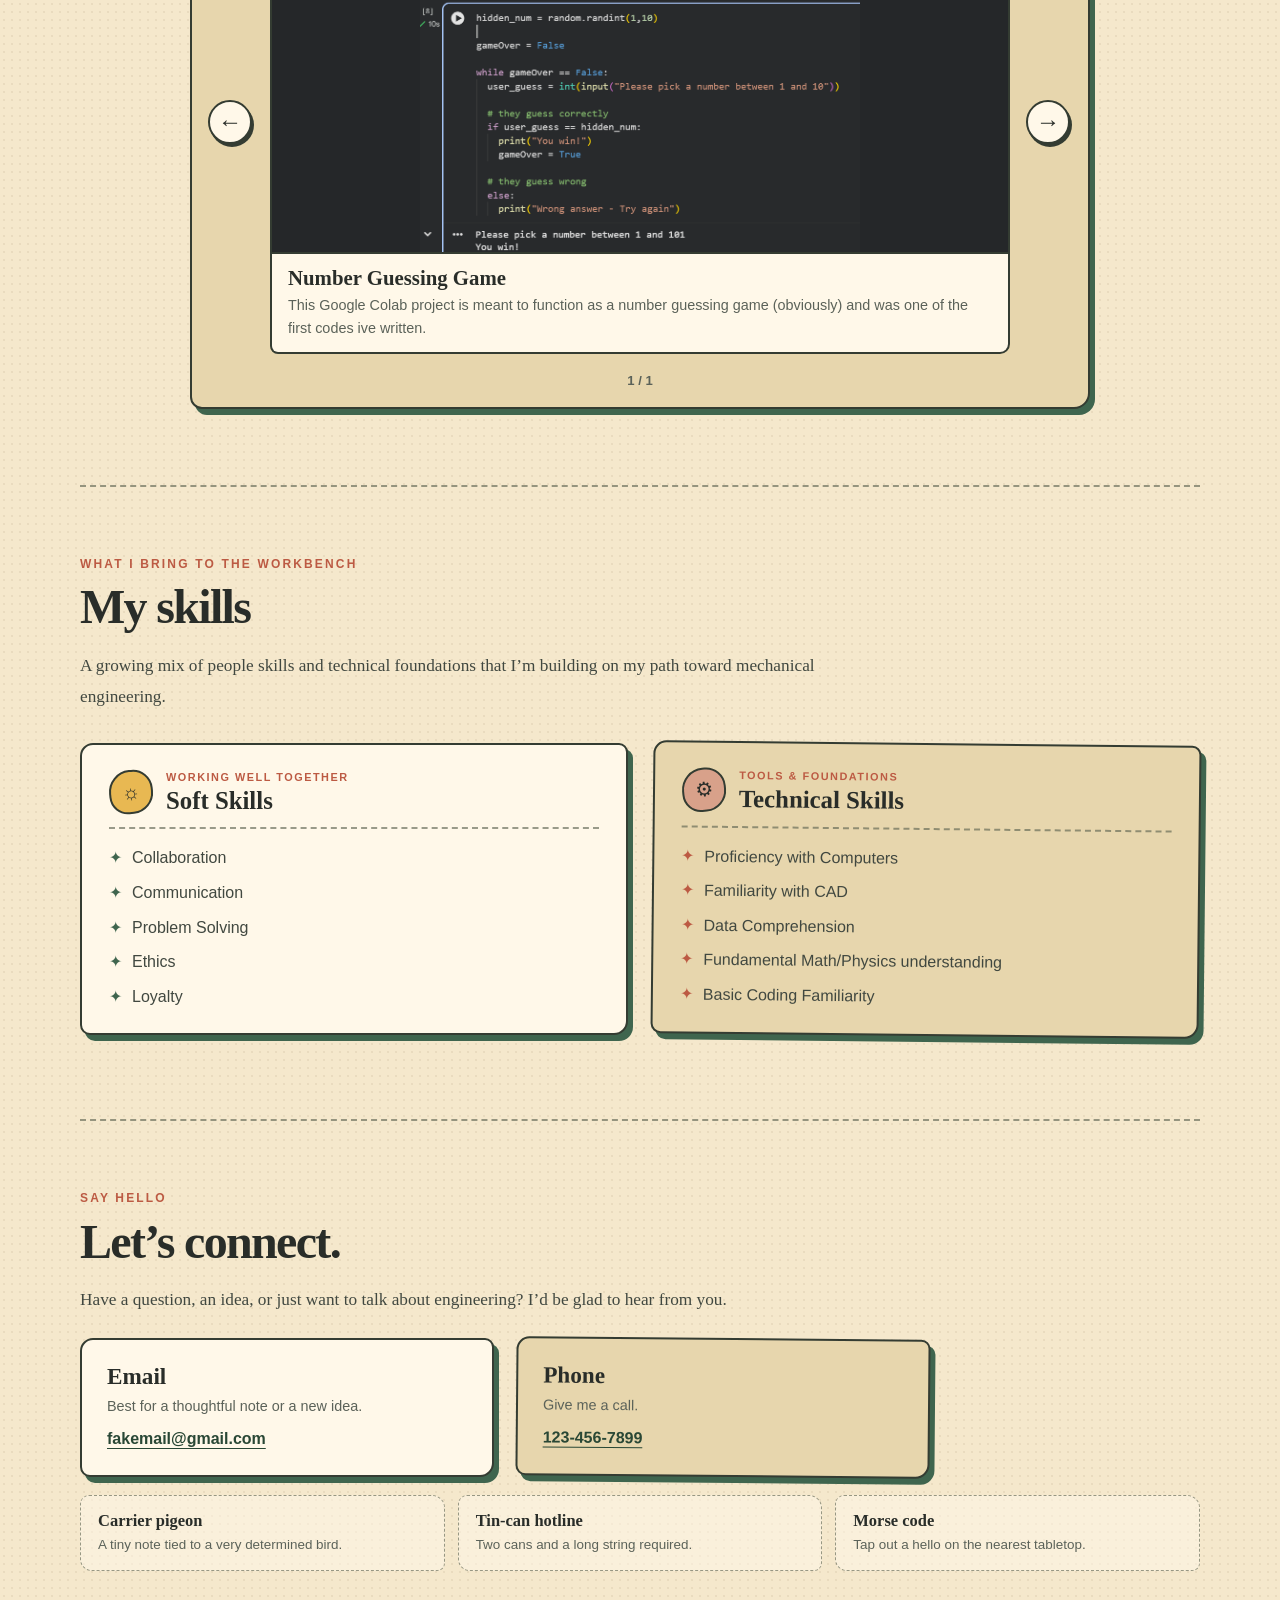
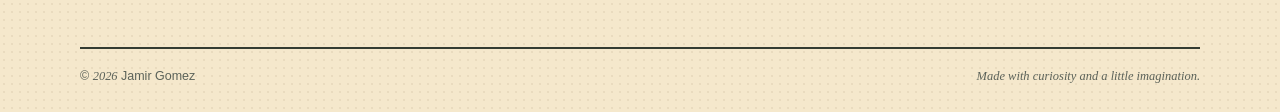
==== commit b789b2ce: "lots of more changes" ====
--- a/index.html
+++ b/index.html
@@ -8,6 +8,8 @@
   <title>Jamir Gomez — Curious by Design</title>
   <link rel="stylesheet" href="styles.css">
   <script src="preferences.js" defer></script>
+  <script src="projects.js" defer></script>
+  <script src="scroll-effects.js" defer></script>
 </head>
 <body>
   <a class="skip-link" href="#article">Skip to article</a>
@@ -77,8 +79,16 @@
       </section>
 
       <section class="portfolio-section" id="projects" aria-labelledby="projects-title">
-        <div class="section-heading"><p class="section-label">Ideas in the making</p><h2 id="projects-title">Projects</h2></div>
-        <div class="project-note"><span class="bulb" aria-hidden="true">&#10023;</span><p><strong>Projects coming soon!</strong>This space is ready for the things I build, the problems I explore, and what I learn along the way as I continue studying mechanical engineering.</p></div>
+        <div class="section-heading"><p class="section-label">First Understandings</p><h2 id="projects-title">Projects</h2></div>
+        <div class="project-gallery" aria-label="Project image gallery">
+          <button class="gallery-arrow" id="gallery-prev" type="button" aria-label="Previous project image"><span aria-hidden="true">←</span></button>
+          <figure class="gallery-slide" aria-label="Image 1 of 1">
+            <img src="assets/number-guessing-game.png" alt="Python notebook showing a random number generator and a number guessing game that asks the player to guess from 1 to 10.">
+            <figcaption><strong>Number Guessing Game</strong><span>This Google Colab project is meant to function as a number guessing game (obviously) and was one of the first codes ive written.</span></figcaption>
+          </figure>
+          <button class="gallery-arrow" id="gallery-next" type="button" aria-label="Next project image"><span aria-hidden="true">→</span></button>
+          <p class="gallery-count" id="gallery-count" aria-live="polite">1 / 1</p>
+        </div>
       </section>
 
       <section class="portfolio-section" id="skills" aria-labelledby="skills-title">
@@ -106,7 +116,6 @@
           <article class="pretend-card"><strong>Tin-can hotline</strong><p>Two cans and a long string required.</p></article>
           <article class="pretend-card"><strong>Morse code</strong><p>Tap out a hello on the nearest tabletop.</p></article>
         </div>
-        <p class="fiction-note">Just for fun — email and phone are the real contact options here.</p>
       </section>
 
     </main>
--- a/styles.css
+++ b/styles.css
@@ -30,11 +30,17 @@
       font-family: var(--sans);
       line-height: 1.6;
     }
+    body::before, body::after { position: fixed; z-index: 2; display: grid; width: 40px; height: 40px; place-items: center; color: var(--red); font: 2rem/1 var(--serif); pointer-events: none; animation: margin-doodle 4.5s ease-in-out infinite; }
+    body::before { content: "✦"; top: 34%; left: 18px; transform-origin: center; }
+    body::after { content: "✿"; top: 67%; right: 18px; color: var(--green); font-size: 1.8rem; animation-delay: -2.2s; }
+    @keyframes margin-doodle { 0%, 100% { translate: 0 0; rotate: -8deg; } 50% { translate: 0 -9px; rotate: 8deg; } }
     a { color: inherit; }
     .site-shell { width: min(1120px, calc(100% - 40px)); margin: 0 auto; }
     .skip-link { position: absolute; left: -10000px; top: 8px; z-index: 5; padding: 10px 14px; border: 2px solid var(--line); background: var(--paper-light); }
     .skip-link:focus { left: 10px; }
     .page { width: 100%; max-width: 1120px; min-width: 0; margin: 0; }
+    .scroll-reveal { opacity: 0; translate: 0 18px; transition: opacity .7s ease, translate .7s ease; }
+    .scroll-reveal.is-visible { opacity: 1; translate: 0 0; }
     .topbar {
       min-height: 76px;
       display: flex;
@@ -100,6 +106,18 @@
     .project-note .bulb { flex: 0 0 45px; }
     .project-note p { margin: 0; color: var(--copy); }
     .project-note strong { display: block; margin-bottom: 3px; font: 700 1.3rem var(--serif); color: var(--ink); }
+    .project-gallery { display: grid; grid-template-columns: 46px minmax(0, 1fr) 46px; align-items: center; gap: 16px; max-width: 900px; margin: 0 auto; padding: 16px; border: 2px solid var(--line); border-radius: 15px 11px 16px 12px; background: var(--paper-warm); box-shadow: 5px 6px 0 var(--green); }
+    .gallery-slide { grid-column: 2; grid-row: 1; min-width: 0; margin: 0; overflow: hidden; border: 2px solid var(--line); border-radius: 9px 12px 10px 8px; background: #252729; }
+    .gallery-slide img { display: block; width: min(100%, 620px); max-height: 360px; margin: 0 auto; object-fit: contain; background: #252729; }
+    .gallery-slide figcaption { display: grid; gap: 4px; padding: 12px 16px; border-top: 2px solid var(--line); background: var(--paper-light); }
+    .gallery-slide figcaption strong { font: 700 1.3rem var(--serif); }
+    .gallery-slide figcaption span { color: var(--muted); font-size: .9rem; }
+    .gallery-arrow { display: grid; width: 44px; height: 44px; place-items: center; border: 2px solid var(--line); border-radius: 50%; background: var(--paper-light); box-shadow: 2px 3px 0 var(--line); color: var(--ink); font: 700 1.5rem var(--sans); cursor: pointer; }
+    .gallery-arrow:hover { transform: translate(1px, 1px); box-shadow: 1px 2px 0 var(--line); }
+    .gallery-arrow:focus-visible { outline: 3px solid var(--red); outline-offset: 3px; }
+    #gallery-prev { grid-column: 1; grid-row: 1; }
+    #gallery-next { grid-column: 3; grid-row: 1; }
+    .gallery-count { grid-column: 1 / -1; margin: 0; color: var(--muted); font-size: .82rem; font-weight: 800; text-align: center; }
     .about-grid { display: grid; grid-template-columns: .65fr 1.35fr; gap: 50px; align-items: start; }
     .section-label { margin: 7px 0 0; color: var(--red); font-size: .75rem; letter-spacing: .18em; font-weight: 800; text-transform: uppercase; }
     h2 { margin: 0 0 15px; font: 700 clamp(2rem, 4vw, 3rem)/1.05 var(--serif); letter-spacing: -.035em; }
@@ -142,6 +160,7 @@
     @media (max-width: 1000px) {
       .page { width: 100%; }
     }
+    @media (max-width: 1200px) { body::before, body::after { display: none; } }
     @media (max-width: 800px) {
       .topbar { min-height: 66px; }
       .topbar { flex-wrap: wrap; padding: 8px 0; }
@@ -162,33 +181,18 @@
       .topbar nav a { font-size: .72rem; }
       .skills-grid, .fact-grid, .contact-grid, .pretend-grid { grid-template-columns: 1fr; gap: 16px; }
       .project-note { align-items: flex-start; padding: 18px; }
+      .project-gallery { grid-template-columns: 38px minmax(0, 1fr) 38px; gap: 8px; margin-inline: 4px; padding: 10px; }
+      .gallery-arrow { width: 38px; height: 38px; }
+      .gallery-slide img { max-height: 55vh; }
       footer { flex-direction: column; }
       .site-shell { width: calc(100% - 24px); }
     }
-    @media (prefers-reduced-motion: reduce) { html { scroll-behavior: auto; } *, *::before, *::after { transition-duration: .01ms !important; } }
+    @media (prefers-reduced-motion: reduce) { html { scroll-behavior: auto; } *, *::before, *::after { transition-duration: .01ms !important; animation: none !important; } }
 
 .redirect-page { min-height: 100vh; display: grid; place-items: start center; padding: 12vh 24px; text-align: center; }
 .redirect-card { width: 100%; max-width: 620px; padding: 36px; border: 2px solid var(--line); border-radius: 13px 9px 14px 10px; background: var(--paper-light); box-shadow: 6px 7px 0 var(--green); }
 .redirect-card h1 { font: 700 clamp(2rem, 7vw, 3.5rem)/1 var(--serif); }
 .redirect-card a { color: var(--green-dark); font-weight: 700; }
-.projects-page { padding-top: 54px; }
-.projects-page > .intro { max-width: 700px; margin: 0 auto 34px; text-align: center; }
-.projects-page > .intro .eyebrow { justify-content: center; }
-.projects-page > .intro p { margin-inline: auto; }
-.project-gallery { max-width: 900px; margin: 0 auto 72px; padding: 16px; border: 2px solid var(--line); border-radius: 15px 11px 16px 12px; background: var(--paper-warm); box-shadow: 6px 7px 0 var(--green); }
-.gallery-window { overflow: hidden; border: 2px solid var(--line); border-radius: 9px 12px 10px 8px; background: #252729; }
-.gallery-slide { margin: 0; }
-.gallery-slide img { display: block; width: 100%; max-height: 70vh; object-fit: contain; background: #252729; }
-.gallery-slide figcaption { display: grid; gap: 4px; padding: 14px 18px; border-top: 2px solid var(--line); background: var(--paper-light); }
-.gallery-slide figcaption strong { font: 700 1.3rem var(--serif); }
-.gallery-slide figcaption span { color: var(--muted); font-size: .9rem; }
-.gallery-controls { display: flex; align-items: center; justify-content: center; gap: 20px; padding: 15px 0 2px; }
-.gallery-arrow { display: grid; width: 44px; height: 44px; place-items: center; border: 2px solid var(--line); border-radius: 50%; background: var(--paper-light); box-shadow: 2px 3px 0 var(--line); color: var(--ink); font: 700 1.5rem var(--sans); cursor: pointer; }
-.gallery-arrow:disabled { opacity: .48; cursor: default; }
-.gallery-arrow:not(:disabled):hover { transform: translate(1px, 1px); box-shadow: 1px 2px 0 var(--line); }
-.gallery-arrow:focus-visible { outline: 3px solid var(--red); outline-offset: 3px; }
-.gallery-count { min-width: 48px; margin: 0; color: var(--muted); font-size: .84rem; font-weight: 800; text-align: center; }
-@media (max-width: 600px) { .projects-page { padding-top: 36px; } .project-gallery { margin-inline: 8px; padding: 10px; } .gallery-slide img { max-height: 58vh; } }
 @media (max-width: 500px) { .redirect-page { padding: 8vh 16px; } .redirect-card { padding: 24px 18px; } }
 
 html.large-text { font-size: 112.5%; }
